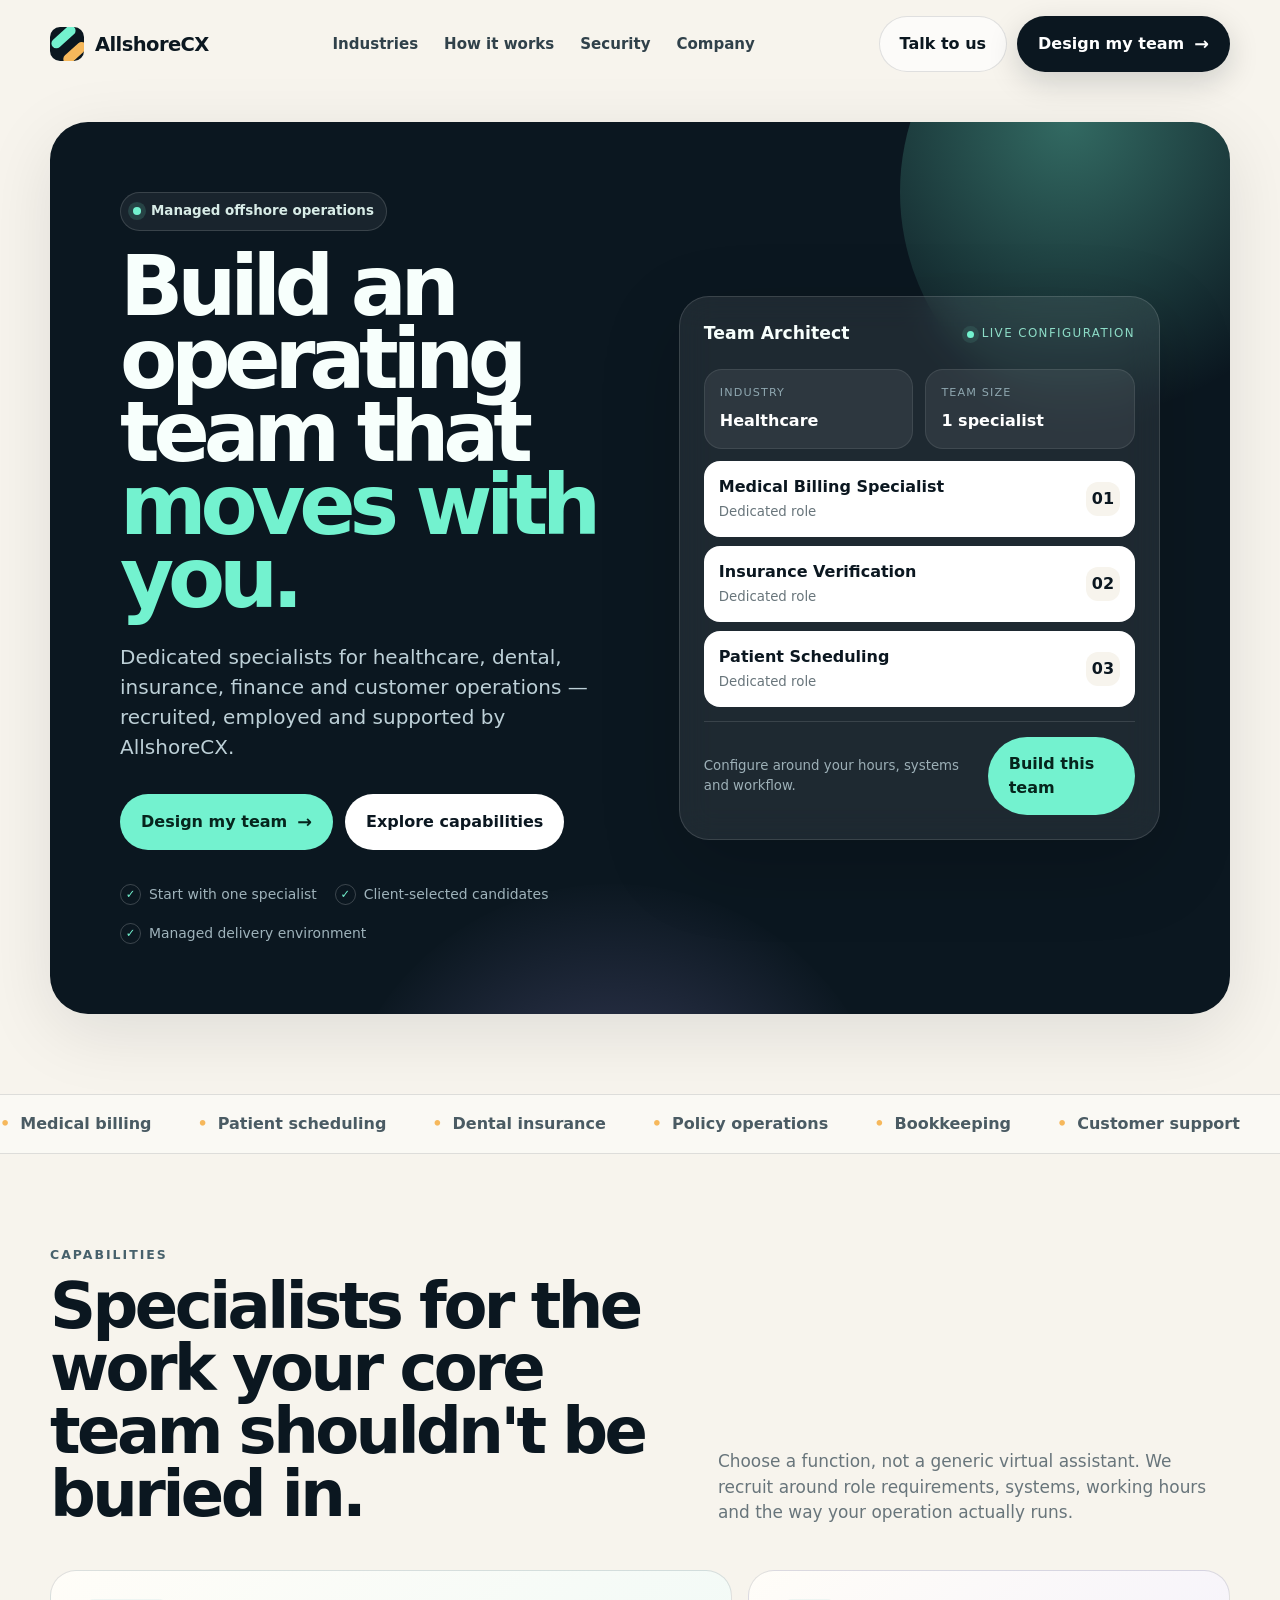
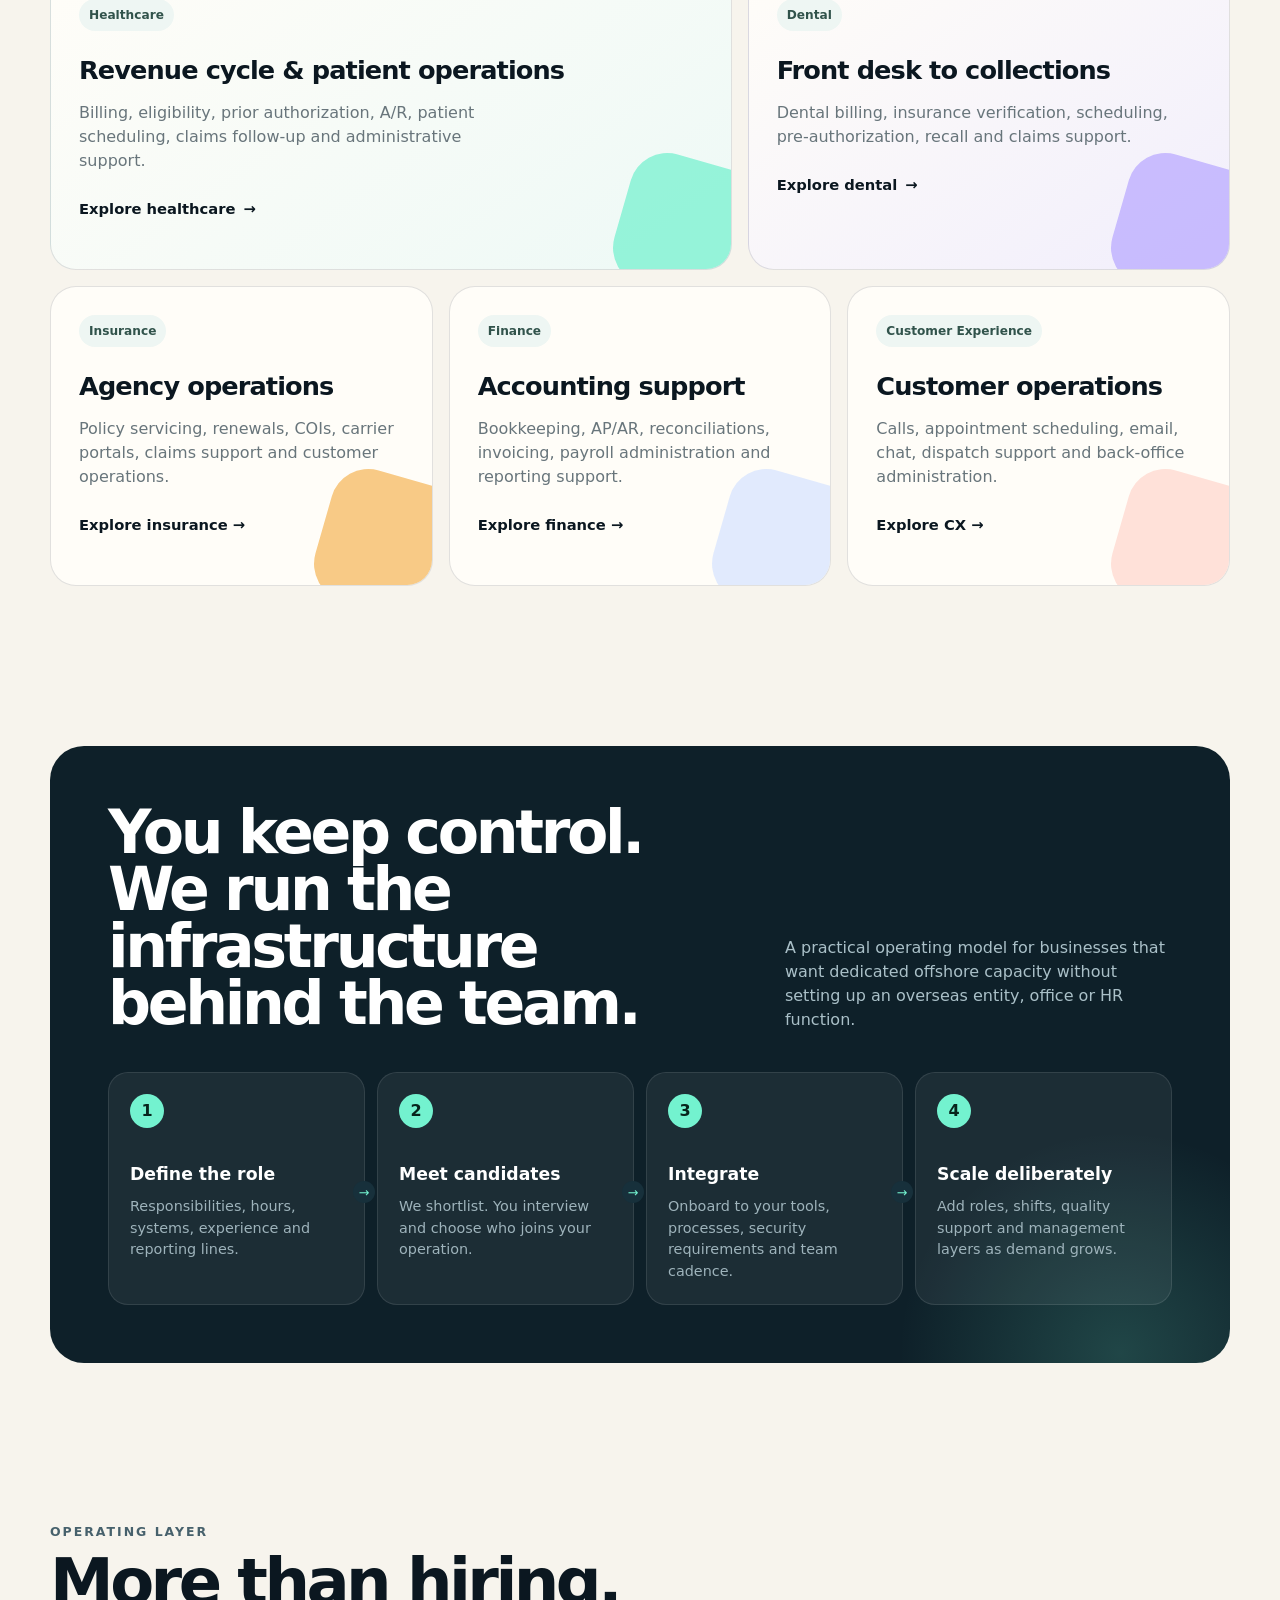
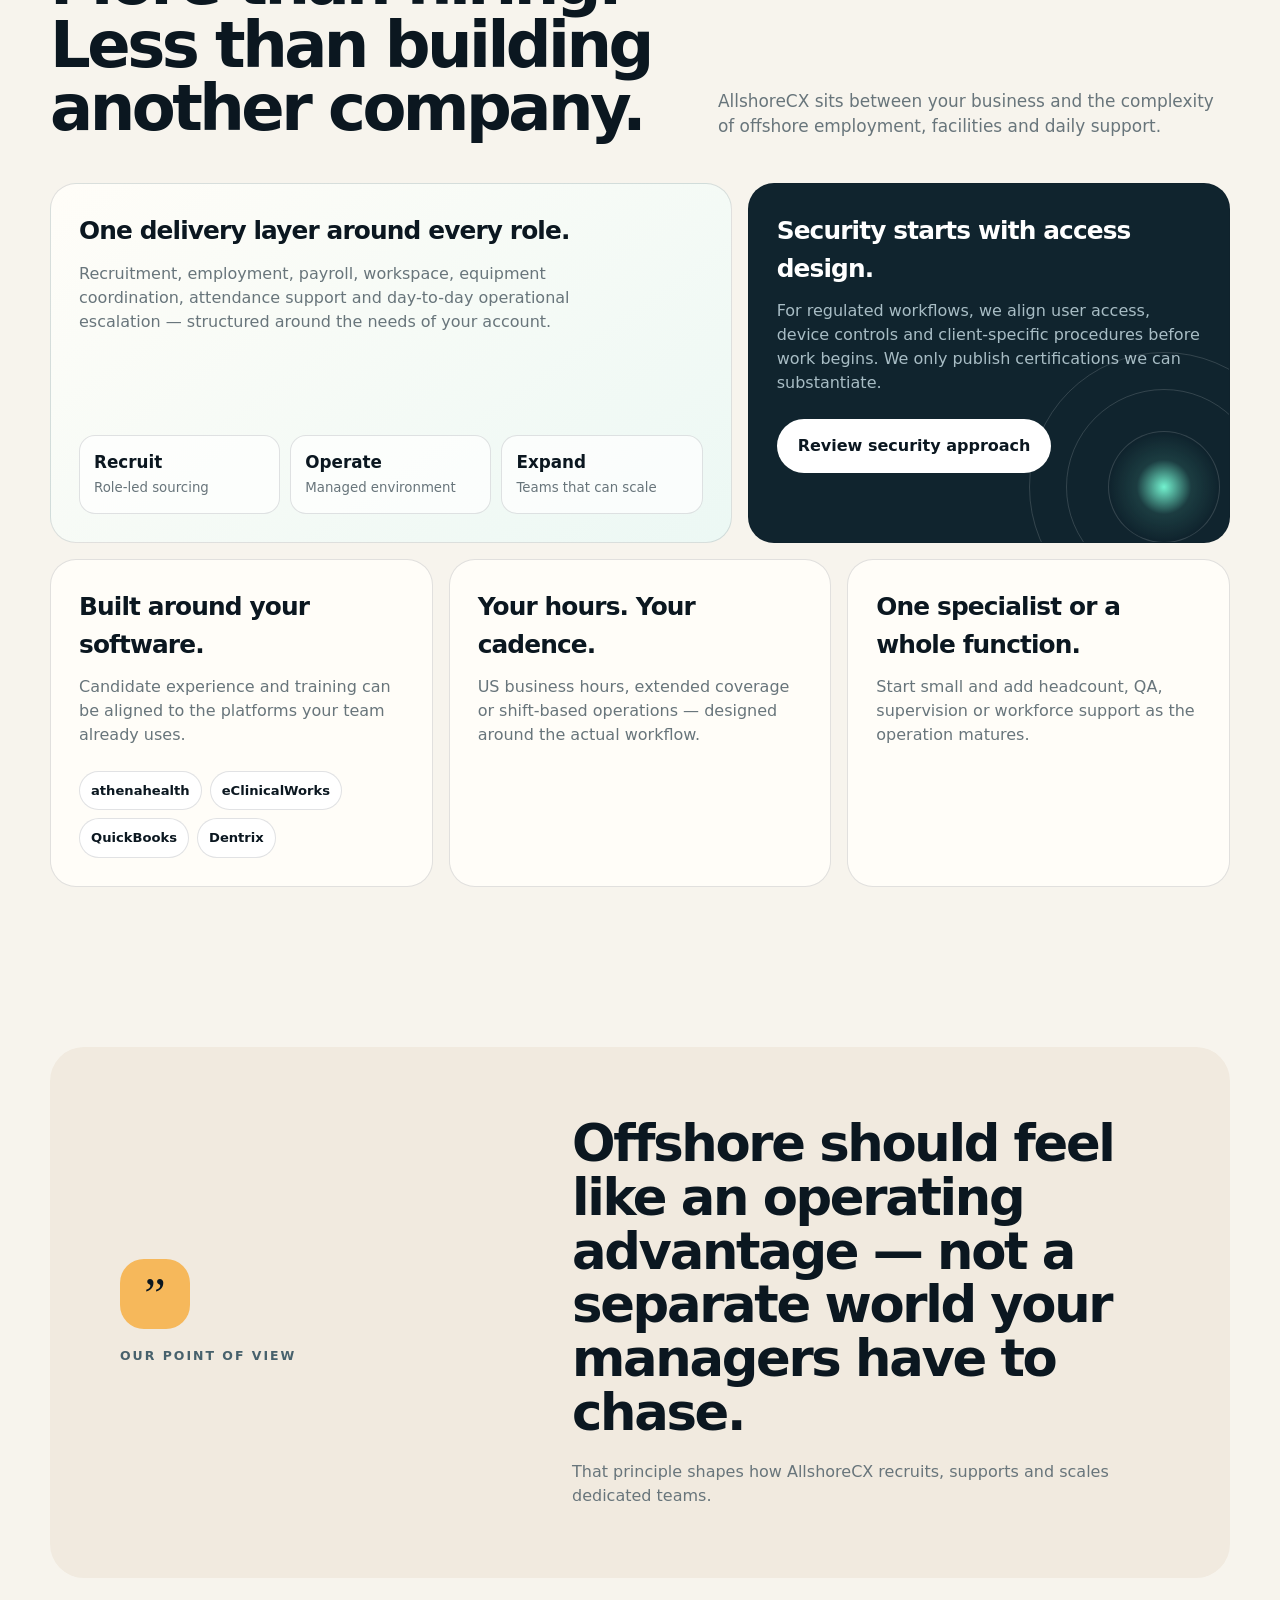
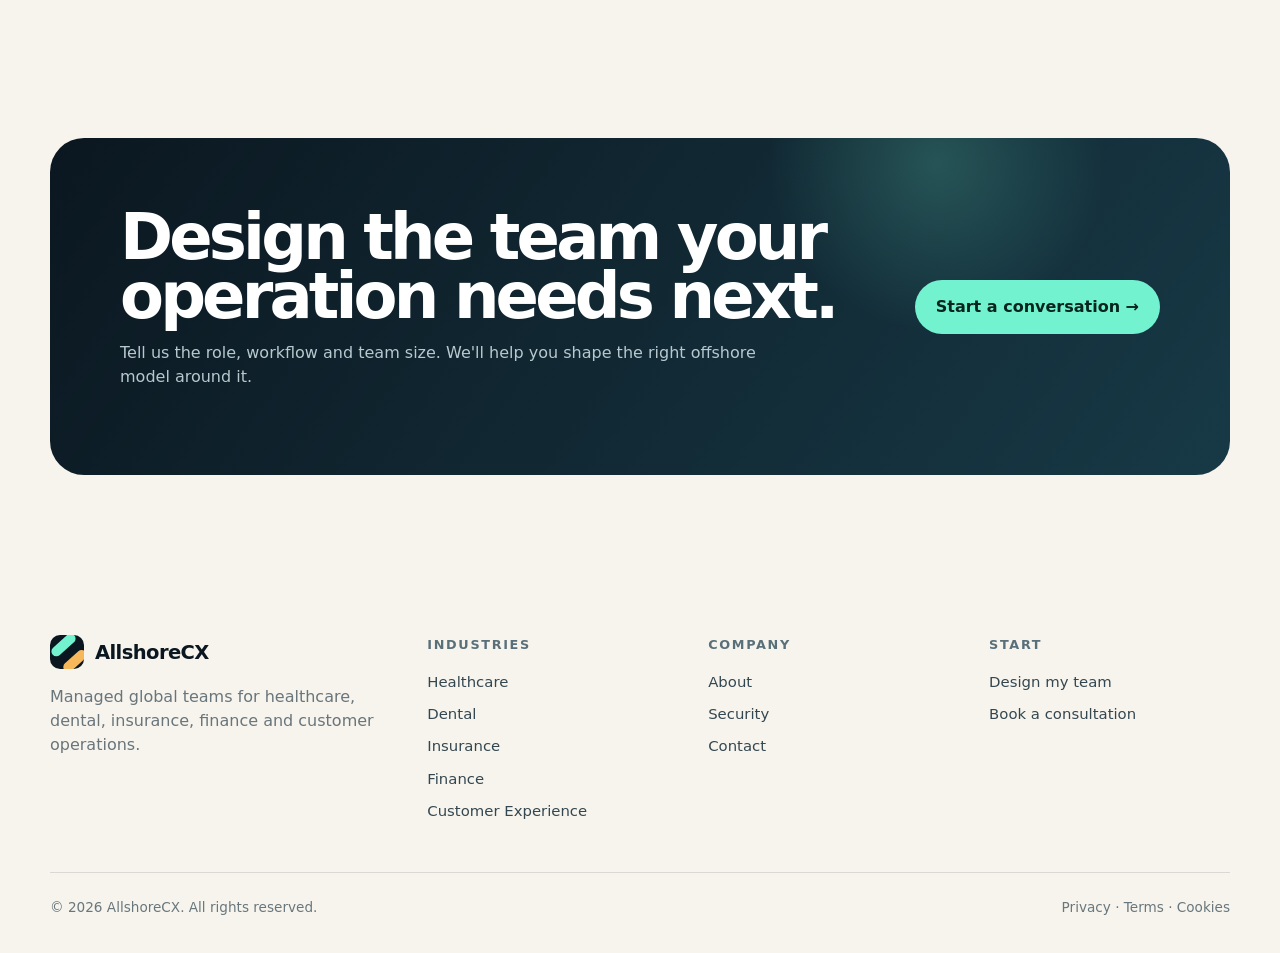
==== index.html @ 488b7aec "Add new homepage design (index.html) for AllshoreCX Co-Authored-By: Claude Sonnet 5 <noreply@anthrop" ====
<!doctype html><html lang="en"><head><meta charset="utf-8"><meta name="viewport" content="width=device-width,initial-scale=1"><title>AllshoreCX | Managed Global Teams for US Businesses</title><meta name="description" content="Build dedicated offshore teams for healthcare, dental, insurance, finance and customer operations with AllshoreCX."><style>:root{
  --ink:#0b1720;
  --ink-2:#112833;
  --paper:#f7f4ed;
  --paper-2:#fffdf8;
  --muted:#68757b;
  --line:rgba(11,23,32,.12);
  --aqua:#73f2cf;
  --aqua-2:#b5ffe9;
  --amber:#f6b85b;
  --violet:#b9a8ff;
  --white:#ffffff;
  --shadow:0 18px 70px rgba(8,20,28,.10);
  --radius:26px;
  --max:1180px;
}
*{box-sizing:border-box}
html{scroll-behavior:smooth}
body{margin:0;font-family:Inter,ui-sans-serif,system-ui,-apple-system,BlinkMacSystemFont,"Segoe UI",sans-serif;color:var(--ink);background:var(--paper);line-height:1.5;-webkit-font-smoothing:antialiased}
a{color:inherit;text-decoration:none}
button,input,select,textarea{font:inherit}
img,svg{display:block;max-width:100%}
.container{width:min(calc(100% - 40px),var(--max));margin:auto}
.eyebrow{font-size:.78rem;letter-spacing:.16em;text-transform:uppercase;font-weight:800;color:#47616c}
.kicker{display:inline-flex;align-items:center;gap:10px;padding:8px 12px;border:1px solid var(--line);border-radius:999px;background:rgba(255,255,255,.55);font-size:.84rem;font-weight:700}
.kicker:before{content:"";width:8px;height:8px;border-radius:50%;background:var(--aqua);box-shadow:0 0 0 5px rgba(115,242,207,.15)}
.section{padding:92px 0}
.section.tight{padding:68px 0}
.section-head{display:grid;grid-template-columns:1.1fr .9fr;gap:42px;align-items:end;margin-bottom:44px}
.section-head h2{font-size:clamp(2.15rem,5vw,4.4rem);line-height:.98;letter-spacing:-.055em;margin:10px 0 0;max-width:760px}
.section-head p{margin:0;font-size:1.06rem;color:var(--muted);max-width:570px}
.btn{display:inline-flex;align-items:center;justify-content:center;gap:10px;border-radius:999px;padding:14px 20px;border:1px solid transparent;font-weight:800;transition:.25s ease;cursor:pointer}
.btn.primary{background:var(--ink);color:var(--white);box-shadow:0 10px 30px rgba(11,23,32,.17)}
.btn.primary:hover{transform:translateY(-2px);background:#142b37}
.btn.ghost{border-color:var(--line);background:rgba(255,255,255,.66)}
.btn.ghost:hover{background:#fff;transform:translateY(-2px)}
.btn.light{background:#fff;color:var(--ink)}
.btn.aqua{background:var(--aqua);color:#06251d}
.arrow{font-size:1.1em}
.nav-wrap{position:sticky;top:0;z-index:50;padding:16px 0;transition:.25s ease}
.nav-wrap.scrolled{background:rgba(247,244,237,.88);backdrop-filter:blur(18px);border-bottom:1px solid var(--line)}
.nav{display:flex;align-items:center;justify-content:space-between;gap:24px}
.brand{display:flex;align-items:center;gap:11px;font-weight:900;letter-spacing:-.03em;font-size:1.22rem}
.brand-mark{width:34px;height:34px;border-radius:10px;background:var(--ink);position:relative;overflow:hidden}
.brand-mark:before,.brand-mark:after{content:"";position:absolute;border-radius:999px}
.brand-mark:before{width:29px;height:10px;background:var(--aqua);transform:rotate(-42deg);left:-1px;top:5px}
.brand-mark:after{width:28px;height:10px;background:var(--amber);transform:rotate(-42deg);right:-5px;bottom:3px}
.nav-links{display:flex;align-items:center;gap:26px;font-size:.94rem;font-weight:700;color:#30414a}
.nav-links a:hover{color:#000}
.nav-actions{display:flex;gap:10px}
.menu-btn{display:none;background:none;border:0;font-size:1.45rem}
.hero{padding:34px 0 80px}
.hero-shell{position:relative;overflow:hidden;background:var(--ink);color:#f7fffc;border-radius:38px;min-height:700px;padding:70px;display:grid;grid-template-columns:1.02fr .98fr;gap:58px;align-items:center;box-shadow:var(--shadow)}
.hero-shell:before{content:"";position:absolute;width:480px;height:480px;border-radius:50%;right:-150px;top:-170px;background:radial-gradient(circle at 35% 35%,rgba(115,242,207,.38),rgba(115,242,207,0) 68%)}
.hero-shell:after{content:"";position:absolute;width:560px;height:560px;border-radius:50%;left:24%;bottom:-430px;background:radial-gradient(circle,rgba(185,168,255,.28),rgba(185,168,255,0) 72%)}
.hero-copy,.team-architect{position:relative;z-index:2}
.hero h1{font-size:clamp(3.3rem,6.5vw,6.7rem);line-height:.88;letter-spacing:-.075em;margin:19px 0 26px;max-width:730px}
.hero h1 span{color:var(--aqua)}
.hero p.lead{font-size:clamp(1.06rem,2vw,1.25rem);color:#bdd0d7;max-width:630px;margin:0 0 32px}
.hero-actions{display:flex;gap:12px;flex-wrap:wrap}
.hero-note{display:flex;gap:18px;flex-wrap:wrap;margin-top:34px;color:#9fb3bb;font-size:.87rem}
.hero-note span{display:flex;align-items:center;gap:8px}
.hero-note span:before{content:"✓";width:19px;height:19px;border:1px solid rgba(255,255,255,.2);border-radius:50%;display:grid;place-items:center;color:var(--aqua);font-size:.72rem}
.team-architect{background:rgba(255,255,255,.08);border:1px solid rgba(255,255,255,.13);backdrop-filter:blur(16px);border-radius:30px;padding:24px;box-shadow:0 25px 80px rgba(0,0,0,.18)}
.arch-head{display:flex;justify-content:space-between;align-items:center;margin-bottom:22px}
.arch-title{font-weight:850;font-size:1.08rem}
.status{font-size:.74rem;text-transform:uppercase;letter-spacing:.12em;color:#8ddcc7;display:flex;align-items:center;gap:8px}
.status:before{content:"";width:7px;height:7px;border-radius:50%;background:var(--aqua);box-shadow:0 0 0 5px rgba(115,242,207,.1)}
.arch-grid{display:grid;grid-template-columns:1fr 1fr;gap:12px}
.field-card{padding:15px;border-radius:18px;background:rgba(255,255,255,.07);border:1px solid rgba(255,255,255,.09)}
.field-card label{font-size:.7rem;letter-spacing:.1em;text-transform:uppercase;color:#8fa7b0;display:block;margin-bottom:7px}
.field-card select,.field-card input{width:100%;background:transparent;color:white;border:0;outline:0;font-weight:750;appearance:none}
.field-card select option{color:#111}
.role-list{margin-top:12px;display:grid;gap:9px}
.role{display:flex;align-items:center;justify-content:space-between;padding:14px 15px;border-radius:16px;background:#fff;color:var(--ink);transition:.25s ease}
.role:hover{transform:translateX(4px)}
.role small{color:var(--muted)}
.role-icon{width:34px;height:34px;border-radius:12px;background:var(--paper);display:grid;place-items:center;font-weight:900}
.arch-foot{display:flex;align-items:center;justify-content:space-between;gap:14px;margin-top:14px;padding-top:15px;border-top:1px solid rgba(255,255,255,.12)}
.arch-foot small{color:#9db0b7}
.marquee{overflow:hidden;border-top:1px solid var(--line);border-bottom:1px solid var(--line);background:rgba(255,255,255,.38)}
.marquee-track{display:flex;gap:46px;width:max-content;padding:17px 0;animation:scroll 22s linear infinite;font-weight:800;color:#4a5b63;white-space:nowrap}
.marquee-track span{display:flex;align-items:center;gap:10px}
.marquee-track span:before{content:"•";color:var(--amber)}
@keyframes scroll{to{transform:translateX(-50%)}}
.industry-grid{display:grid;grid-template-columns:repeat(12,1fr);gap:16px}
.industry-card{position:relative;overflow:hidden;min-height:300px;border-radius:var(--radius);padding:28px;background:var(--paper-2);border:1px solid var(--line);transition:.28s ease}
.industry-card:hover{transform:translateY(-5px);box-shadow:var(--shadow)}
.industry-card h3{font-size:1.6rem;letter-spacing:-.035em;margin:20px 0 12px}
.industry-card p{color:var(--muted);max-width:410px;margin:0 0 24px}
.industry-card .chip{display:inline-flex;border-radius:999px;padding:7px 10px;background:#eef6f3;font-size:.76rem;font-weight:800;color:#31534b}
.industry-card .corner{position:absolute;right:-24px;bottom:-26px;width:135px;height:135px;border-radius:38px;transform:rotate(16deg);opacity:.72}
.industry-card.medical{grid-column:span 7;background:linear-gradient(145deg,#fffdf8,#edf9f6)}
.industry-card.medical .corner{background:var(--aqua)}
.industry-card.dental{grid-column:span 5;background:linear-gradient(145deg,#fffdf8,#f1eefc)}
.industry-card.dental .corner{background:var(--violet)}
.industry-card.insurance{grid-column:span 4}
.industry-card.insurance .corner{background:var(--amber)}
.industry-card.finance{grid-column:span 4}
.industry-card.finance .corner{background:#d6e3ff}
.industry-card.cx{grid-column:span 4}
.industry-card.cx .corner{background:#ffd7ce}
.card-link{font-weight:850;font-size:.92rem;display:inline-flex;gap:8px;align-items:center}
.workflow{background:#0e2029;color:white;border-radius:34px;padding:58px;position:relative;overflow:hidden}
.workflow:before{content:"";position:absolute;inset:auto -120px -220px auto;width:460px;height:460px;border-radius:50%;background:radial-gradient(circle,rgba(115,242,207,.18),transparent 68%)}
.workflow-head{display:flex;justify-content:space-between;gap:34px;align-items:flex-end;margin-bottom:40px;position:relative}
.workflow-head h2{font-size:clamp(2.3rem,4.7vw,4.4rem);line-height:.95;letter-spacing:-.055em;margin:0;max-width:680px}
.workflow-head p{color:#aac0c8;max-width:430px;margin:0}
.flow-line{display:grid;grid-template-columns:repeat(4,1fr);gap:12px;position:relative}
.flow-step{padding:21px;border-radius:20px;background:rgba(255,255,255,.06);border:1px solid rgba(255,255,255,.1);min-height:185px;position:relative}
.flow-step .num{width:34px;height:34px;border-radius:50%;background:var(--aqua);color:#07241c;display:grid;place-items:center;font-weight:900;margin-bottom:34px}
.flow-step h4{margin:0 0 8px;font-size:1.08rem}
.flow-step p{margin:0;color:#9eb3bb;font-size:.9rem}
.flow-step:not(:last-child):after{content:"→";position:absolute;right:-11px;top:47%;z-index:3;width:22px;height:22px;border-radius:50%;background:#17303b;display:grid;place-items:center;color:var(--aqua);font-size:.8rem}
.bento{display:grid;grid-template-columns:repeat(12,1fr);gap:16px}
.bento-card{border-radius:var(--radius);background:var(--paper-2);border:1px solid var(--line);padding:28px;min-height:230px;position:relative;overflow:hidden}
.bento-card h3{font-size:1.55rem;margin:0 0 12px;letter-spacing:-.035em}
.bento-card p{color:var(--muted);margin:0;max-width:510px}
.bento-card.large{grid-column:span 7;min-height:360px;background:linear-gradient(145deg,#fffdf8,#ecf8f4)}
.bento-card.medium{grid-column:span 5;min-height:360px;background:#10242e;color:white}
.bento-card.medium p{color:#a8bdc5}
.bento-card.small{grid-column:span 4}
.metricless{position:absolute;left:28px;right:28px;bottom:28px;display:grid;grid-template-columns:repeat(3,1fr);gap:10px}
.pulse-card{padding:14px;border-radius:16px;background:rgba(255,255,255,.7);border:1px solid var(--line)}
.pulse-card strong{display:block;font-size:1.05rem}
.pulse-card small{color:var(--muted)}
.security-orbit{position:absolute;right:-70px;bottom:-80px;width:270px;height:270px;border:1px solid rgba(255,255,255,.15);border-radius:50%}
.security-orbit:before,.security-orbit:after{content:"";position:absolute;border-radius:50%;border:1px solid rgba(255,255,255,.15)}
.security-orbit:before{inset:36px}.security-orbit:after{inset:78px;background:radial-gradient(circle,var(--aqua),rgba(115,242,207,.12) 35%,transparent 70%)}
.role-cloud{display:flex;gap:8px;flex-wrap:wrap;margin-top:24px}
.role-cloud span{border:1px solid var(--line);border-radius:999px;padding:9px 11px;background:#fff;font-size:.82rem;font-weight:750}
.quote-block{padding:70px;border-radius:34px;background:#f1eadf;display:grid;grid-template-columns:.8fr 1.2fr;gap:60px;align-items:center}
.quote-mark{width:70px;height:70px;border-radius:24px;background:var(--amber);display:grid;place-items:center;font-size:3rem;font-family:Georgia,serif}
.quote-block blockquote{margin:0;font-size:clamp(1.8rem,4vw,3.8rem);line-height:1.05;letter-spacing:-.045em;font-weight:750}
.quote-block p{color:var(--muted);margin:20px 0 0}
.cta-band{padding:70px;border-radius:34px;background:linear-gradient(125deg,var(--ink),#173946);color:white;display:grid;grid-template-columns:1fr auto;gap:30px;align-items:center;position:relative;overflow:hidden}
.cta-band:after{content:"";position:absolute;right:10%;top:-150px;width:350px;height:350px;border-radius:50%;background:radial-gradient(circle,rgba(115,242,207,.2),transparent 68%)}
.cta-band h2{font-size:clamp(2.3rem,5vw,4.8rem);line-height:.92;letter-spacing:-.06em;margin:0;max-width:740px;position:relative;z-index:1}
.cta-band p{color:#b7c9cf;max-width:650px;position:relative;z-index:1}
.cta-actions{display:flex;gap:10px;position:relative;z-index:1}
footer{padding:68px 0 35px}
.footer-top{display:grid;grid-template-columns:1.4fr repeat(3,1fr);gap:40px;padding-bottom:40px;border-bottom:1px solid var(--line)}
.footer-brand p{max-width:360px;color:var(--muted)}
.footer-col h4{font-size:.8rem;text-transform:uppercase;letter-spacing:.13em;margin:0 0 16px;color:#59707a}
.footer-col a{display:block;margin:10px 0;color:#344750;font-size:.93rem}
.footer-bottom{display:flex;justify-content:space-between;gap:20px;padding-top:24px;color:#68777d;font-size:.85rem}
/* inner pages */
.inner-hero{padding:38px 0 72px}
.inner-shell{border-radius:36px;padding:70px;background:var(--paper-2);border:1px solid var(--line);display:grid;grid-template-columns:1.05fr .95fr;gap:50px;align-items:center;overflow:hidden;position:relative}
.inner-shell h1{font-size:clamp(3rem,6vw,6rem);line-height:.9;letter-spacing:-.07em;margin:14px 0 24px}
.inner-shell p{font-size:1.1rem;color:var(--muted);max-width:640px}
.visual-stack{display:grid;gap:12px;transform:rotate(-2deg)}
.visual-row{padding:18px 20px;border-radius:20px;background:var(--ink);color:white;display:flex;justify-content:space-between;align-items:center;box-shadow:0 12px 40px rgba(11,23,32,.12)}
.visual-row:nth-child(2){margin-left:36px;background:#173b48}.visual-row:nth-child(3){margin-left:10px;background:#255f67}.visual-row small{color:#b8c8cd}
.service-list{display:grid;grid-template-columns:repeat(3,1fr);gap:14px}
.service-item{background:var(--paper-2);border:1px solid var(--line);border-radius:20px;padding:24px;min-height:195px}
.service-item .icon{width:42px;height:42px;border-radius:14px;background:#e8f7f2;display:grid;place-items:center;margin-bottom:28px}
.service-item h3{margin:0 0 9px;letter-spacing:-.02em}
.service-item p{margin:0;color:var(--muted);font-size:.92rem}
.platform-grid{display:flex;gap:10px;flex-wrap:wrap}
.platform-grid span{padding:12px 14px;border:1px solid var(--line);border-radius:14px;background:var(--paper-2);font-weight:800;color:#3d515a}
.form-shell{display:grid;grid-template-columns:.8fr 1.2fr;gap:50px;background:var(--paper-2);border:1px solid var(--line);border-radius:34px;padding:54px}
.form-shell h1{font-size:clamp(2.6rem,5vw,5rem);line-height:.94;letter-spacing:-.06em;margin:10px 0 20px}
.form-grid{display:grid;grid-template-columns:1fr 1fr;gap:14px}
.form-grid .full{grid-column:1/-1}
.input{display:flex;flex-direction:column;gap:7px}
.input label{font-size:.8rem;font-weight:800;color:#445860}
.input input,.input select,.input textarea{border:1px solid var(--line);background:#fff;border-radius:14px;padding:13px 14px;outline:0}
.input input:focus,.input select:focus,.input textarea:focus{border-color:#4f8f80;box-shadow:0 0 0 4px rgba(115,242,207,.18)}
.faq{display:grid;gap:10px}
.faq details{background:var(--paper-2);border:1px solid var(--line);border-radius:18px;padding:18px 20px}
.faq summary{font-weight:850;cursor:pointer}
.faq p{color:var(--muted);margin-bottom:3px}
@media(max-width:980px){
 .nav-links{display:none}.menu-btn{display:block}.nav-actions .ghost{display:none}
 .hero-shell,.inner-shell,.form-shell{grid-template-columns:1fr;padding:42px}.hero-shell{min-height:auto}
 .hero h1{font-size:clamp(3.2rem,11vw,5.7rem)}
 .section-head{grid-template-columns:1fr}.industry-card.medical,.industry-card.dental{grid-column:span 6}.industry-card.insurance,.industry-card.finance,.industry-card.cx{grid-column:span 4}
 .flow-line{grid-template-columns:1fr 1fr}.flow-step:nth-child(2):after{display:none}
 .bento-card.large,.bento-card.medium{grid-column:span 12}.bento-card.small{grid-column:span 6}
 .quote-block{grid-template-columns:1fr;gap:30px;padding:48px}.cta-band{grid-template-columns:1fr}.footer-top{grid-template-columns:1fr 1fr}
 .service-list{grid-template-columns:1fr 1fr}
}
@media(max-width:680px){
 .container{width:min(calc(100% - 24px),var(--max))}.nav-wrap{padding:10px 0}.nav-actions .primary{display:none}
 .hero{padding-top:18px}.hero-shell,.inner-shell{padding:28px;border-radius:26px}.hero h1{font-size:clamp(3rem,15vw,4.7rem)}
 .arch-grid{grid-template-columns:1fr}.section{padding:68px 0}.section-head h2{font-size:2.7rem}.industry-grid{grid-template-columns:1fr}.industry-card.medical,.industry-card.dental,.industry-card.insurance,.industry-card.finance,.industry-card.cx{grid-column:auto;min-height:260px}
 .workflow{padding:28px;border-radius:26px}.workflow-head{display:block}.workflow-head p{margin-top:18px}.flow-line{grid-template-columns:1fr}.flow-step:after{display:none!important}
 .bento{grid-template-columns:1fr}.bento-card.large,.bento-card.medium,.bento-card.small{grid-column:auto}.metricless{position:static;margin-top:30px;grid-template-columns:1fr}
 .quote-block{padding:30px}.cta-band{padding:34px}.cta-actions{flex-direction:column;align-items:stretch}.footer-top{grid-template-columns:1fr}.footer-bottom{flex-direction:column}
 .service-list{grid-template-columns:1fr}.form-shell{padding:28px}.form-grid{grid-template-columns:1fr}.form-grid .full{grid-column:auto}
}
</style></head><body>
<div class="nav-wrap"><div class="container nav"><a class="brand" href="index.html"><span class="brand-mark"></span>AllshoreCX</a><div class="nav-links"><a href="#industries">Industries</a><a href="#model">How it works</a><a href="security.html">Security</a><a href="about.html">Company</a></div><div class="nav-actions"><a class="btn ghost" href="contact.html">Talk to us</a><a class="btn primary" href="contact.html">Design my team <span class="arrow">→</span></a><button class="menu-btn" aria-label="Open menu">☰</button></div></div></div>
<main>
<section class="hero"><div class="container"><div class="hero-shell"><div class="hero-copy"><span class="kicker" style="color:#d8ece7;border-color:rgba(255,255,255,.14);background:rgba(255,255,255,.06)">Managed offshore operations</span><h1>Build an operating team that <span>moves with you.</span></h1><p class="lead">Dedicated specialists for healthcare, dental, insurance, finance and customer operations — recruited, employed and supported by AllshoreCX.</p><div class="hero-actions"><a class="btn aqua" href="contact.html">Design my team <span class="arrow">→</span></a><a class="btn light" href="#industries">Explore capabilities</a></div><div class="hero-note"><span>Start with one specialist</span><span>Client-selected candidates</span><span>Managed delivery environment</span></div></div>
<div class="team-architect"><div class="arch-head"><div class="arch-title">Team Architect</div><div class="status">Live configuration</div></div><div class="arch-grid"><div class="field-card"><label>Industry</label><select id="industry"><option>Healthcare</option><option>Dental</option><option>Insurance</option><option>Finance</option><option>Customer Experience</option></select></div><div class="field-card"><label>Team size</label><select><option>1 specialist</option><option>2–5 specialists</option><option>6–10 specialists</option><option>11–25 specialists</option></select></div></div><div class="role-list"><div class="role" id="role1"><div><strong class="role-name">Medical Billing Specialist</strong><br><small>Dedicated role</small></div><div class="role-icon">01</div></div><div class="role" id="role2"><div><strong class="role-name">Insurance Verification</strong><br><small>Dedicated role</small></div><div class="role-icon">02</div></div><div class="role" id="role3"><div><strong class="role-name">Patient Scheduling</strong><br><small>Dedicated role</small></div><div class="role-icon">03</div></div></div><div class="arch-foot"><small>Configure around your hours, systems and workflow.</small><a class="btn aqua" href="contact.html">Build this team</a></div></div></div></div></section>
<div class="marquee"><div class="marquee-track"><span>Medical billing</span><span>Patient scheduling</span><span>Dental insurance</span><span>Policy operations</span><span>Bookkeeping</span><span>Customer support</span><span>Revenue cycle</span><span>Back office</span><span>Medical billing</span><span>Patient scheduling</span><span>Dental insurance</span><span>Policy operations</span><span>Bookkeeping</span><span>Customer support</span><span>Revenue cycle</span><span>Back office</span></div></div>
<section class="section" id="industries"><div class="container"><div class="section-head"><div><div class="eyebrow">Capabilities</div><h2>Specialists for the work your core team shouldn't be buried in.</h2></div><p>Choose a function, not a generic virtual assistant. We recruit around role requirements, systems, working hours and the way your operation actually runs.</p></div><div class="industry-grid">
<a class="industry-card medical" href="healthcare.html"><span class="chip">Healthcare</span><h3>Revenue cycle & patient operations</h3><p>Billing, eligibility, prior authorization, A/R, patient scheduling, claims follow-up and administrative support.</p><span class="card-link">Explore healthcare <span>→</span></span><span class="corner"></span></a>
<a class="industry-card dental" href="dental.html"><span class="chip">Dental</span><h3>Front desk to collections</h3><p>Dental billing, insurance verification, scheduling, pre-authorization, recall and claims support.</p><span class="card-link">Explore dental <span>→</span></span><span class="corner"></span></a>
<a class="industry-card insurance" href="insurance.html"><span class="chip">Insurance</span><h3>Agency operations</h3><p>Policy servicing, renewals, COIs, carrier portals, claims support and customer operations.</p><span class="card-link">Explore insurance →</span><span class="corner"></span></a>
<a class="industry-card finance" href="finance.html"><span class="chip">Finance</span><h3>Accounting support</h3><p>Bookkeeping, AP/AR, reconciliations, invoicing, payroll administration and reporting support.</p><span class="card-link">Explore finance →</span><span class="corner"></span></a>
<a class="industry-card cx" href="cx.html"><span class="chip">Customer Experience</span><h3>Customer operations</h3><p>Calls, appointment scheduling, email, chat, dispatch support and back-office administration.</p><span class="card-link">Explore CX →</span><span class="corner"></span></a>
</div></div></section>
<section class="section tight" id="model"><div class="container"><div class="workflow"><div class="workflow-head"><h2>You keep control. We run the infrastructure behind the team.</h2><p>A practical operating model for businesses that want dedicated offshore capacity without setting up an overseas entity, office or HR function.</p></div><div class="flow-line"><div class="flow-step"><div class="num">1</div><h4>Define the role</h4><p>Responsibilities, hours, systems, experience and reporting lines.</p></div><div class="flow-step"><div class="num">2</div><h4>Meet candidates</h4><p>We shortlist. You interview and choose who joins your operation.</p></div><div class="flow-step"><div class="num">3</div><h4>Integrate</h4><p>Onboard to your tools, processes, security requirements and team cadence.</p></div><div class="flow-step"><div class="num">4</div><h4>Scale deliberately</h4><p>Add roles, shifts, quality support and management layers as demand grows.</p></div></div></div></div></section>
<section class="section"><div class="container"><div class="section-head"><div><div class="eyebrow">Operating layer</div><h2>More than hiring. Less than building another company.</h2></div><p>AllshoreCX sits between your business and the complexity of offshore employment, facilities and daily support.</p></div><div class="bento"><div class="bento-card large"><h3>One delivery layer around every role.</h3><p>Recruitment, employment, payroll, workspace, equipment coordination, attendance support and day-to-day operational escalation — structured around the needs of your account.</p><div class="metricless"><div class="pulse-card"><strong>Recruit</strong><small>Role-led sourcing</small></div><div class="pulse-card"><strong>Operate</strong><small>Managed environment</small></div><div class="pulse-card"><strong>Expand</strong><small>Teams that can scale</small></div></div></div><div class="bento-card medium"><h3>Security starts with access design.</h3><p>For regulated workflows, we align user access, device controls and client-specific procedures before work begins. We only publish certifications we can substantiate.</p><a class="btn light" style="margin-top:24px" href="security.html">Review security approach</a><div class="security-orbit"></div></div><div class="bento-card small"><h3>Built around your software.</h3><p>Candidate experience and training can be aligned to the platforms your team already uses.</p><div class="role-cloud"><span>athenahealth</span><span>eClinicalWorks</span><span>QuickBooks</span><span>Dentrix</span></div></div><div class="bento-card small"><h3>Your hours. Your cadence.</h3><p>US business hours, extended coverage or shift-based operations — designed around the actual workflow.</p></div><div class="bento-card small"><h3>One specialist or a whole function.</h3><p>Start small and add headcount, QA, supervision or workforce support as the operation matures.</p></div></div></div></section>
<section class="section tight"><div class="container"><div class="quote-block"><div><div class="quote-mark">”</div><div class="eyebrow" style="margin-top:18px">Our point of view</div></div><div><blockquote>Offshore should feel like an operating advantage — not a separate world your managers have to chase.</blockquote><p>That principle shapes how AllshoreCX recruits, supports and scales dedicated teams.</p></div></div></div></section>
<section class="section"><div class="container"><div class="cta-band"><div><h2>Design the team your operation needs next.</h2><p>Tell us the role, workflow and team size. We'll help you shape the right offshore model around it.</p></div><div class="cta-actions"><a class="btn aqua" href="contact.html">Start a conversation →</a></div></div></div></section>
</main>
<footer><div class="container"><div class="footer-top"><div class="footer-brand"><a class="brand" href="index.html"><span class="brand-mark"></span>AllshoreCX</a><p>Managed global teams for healthcare, dental, insurance, finance and customer operations.</p></div><div class="footer-col"><h4>Industries</h4><a href="healthcare.html">Healthcare</a><a href="dental.html">Dental</a><a href="insurance.html">Insurance</a><a href="finance.html">Finance</a><a href="cx.html">Customer Experience</a></div><div class="footer-col"><h4>Company</h4><a href="about.html">About</a><a href="security.html">Security</a><a href="contact.html">Contact</a></div><div class="footer-col"><h4>Start</h4><a href="contact.html">Design my team</a><a href="contact.html">Book a consultation</a></div></div><div class="footer-bottom"><span>© 2026 AllshoreCX. All rights reserved.</span><span>Privacy · Terms · Cookies</span></div></div></footer>
<script>const nav=document.querySelector('.nav-wrap');
window.addEventListener('scroll',()=>nav&&nav.classList.toggle('scrolled',window.scrollY>18));

const industry=document.querySelector('#industry');
const role1=document.querySelector('#role1 .role-name');
const role2=document.querySelector('#role2 .role-name');
const role3=document.querySelector('#role3 .role-name');
const roleMap={
  Healthcare:['Medical Billing Specialist','Insurance Verification','Patient Scheduling'],
  Dental:['Dental Billing Specialist','Insurance Coordinator','Patient Recall'],
  Insurance:['Policy Operations Specialist','Claims Support','Customer Service'],
  Finance:['Bookkeeper','Accounts Receivable','Accounts Payable'],
  'Customer Experience':['Customer Support','Appointment Scheduling','Back Office Support']
};
if(industry){industry.addEventListener('change',()=>{const r=roleMap[industry.value]||roleMap.Healthcare;[role1,role2,role3].forEach((el,i)=>{if(el)el.textContent=r[i]})})}

document.querySelectorAll('a[href^="#"]').forEach(a=>a.addEventListener('click',e=>{const t=document.querySelector(a.getAttribute('href'));if(t){e.preventDefault();t.scrollIntoView({behavior:'smooth'})}}));
</script></body></html>
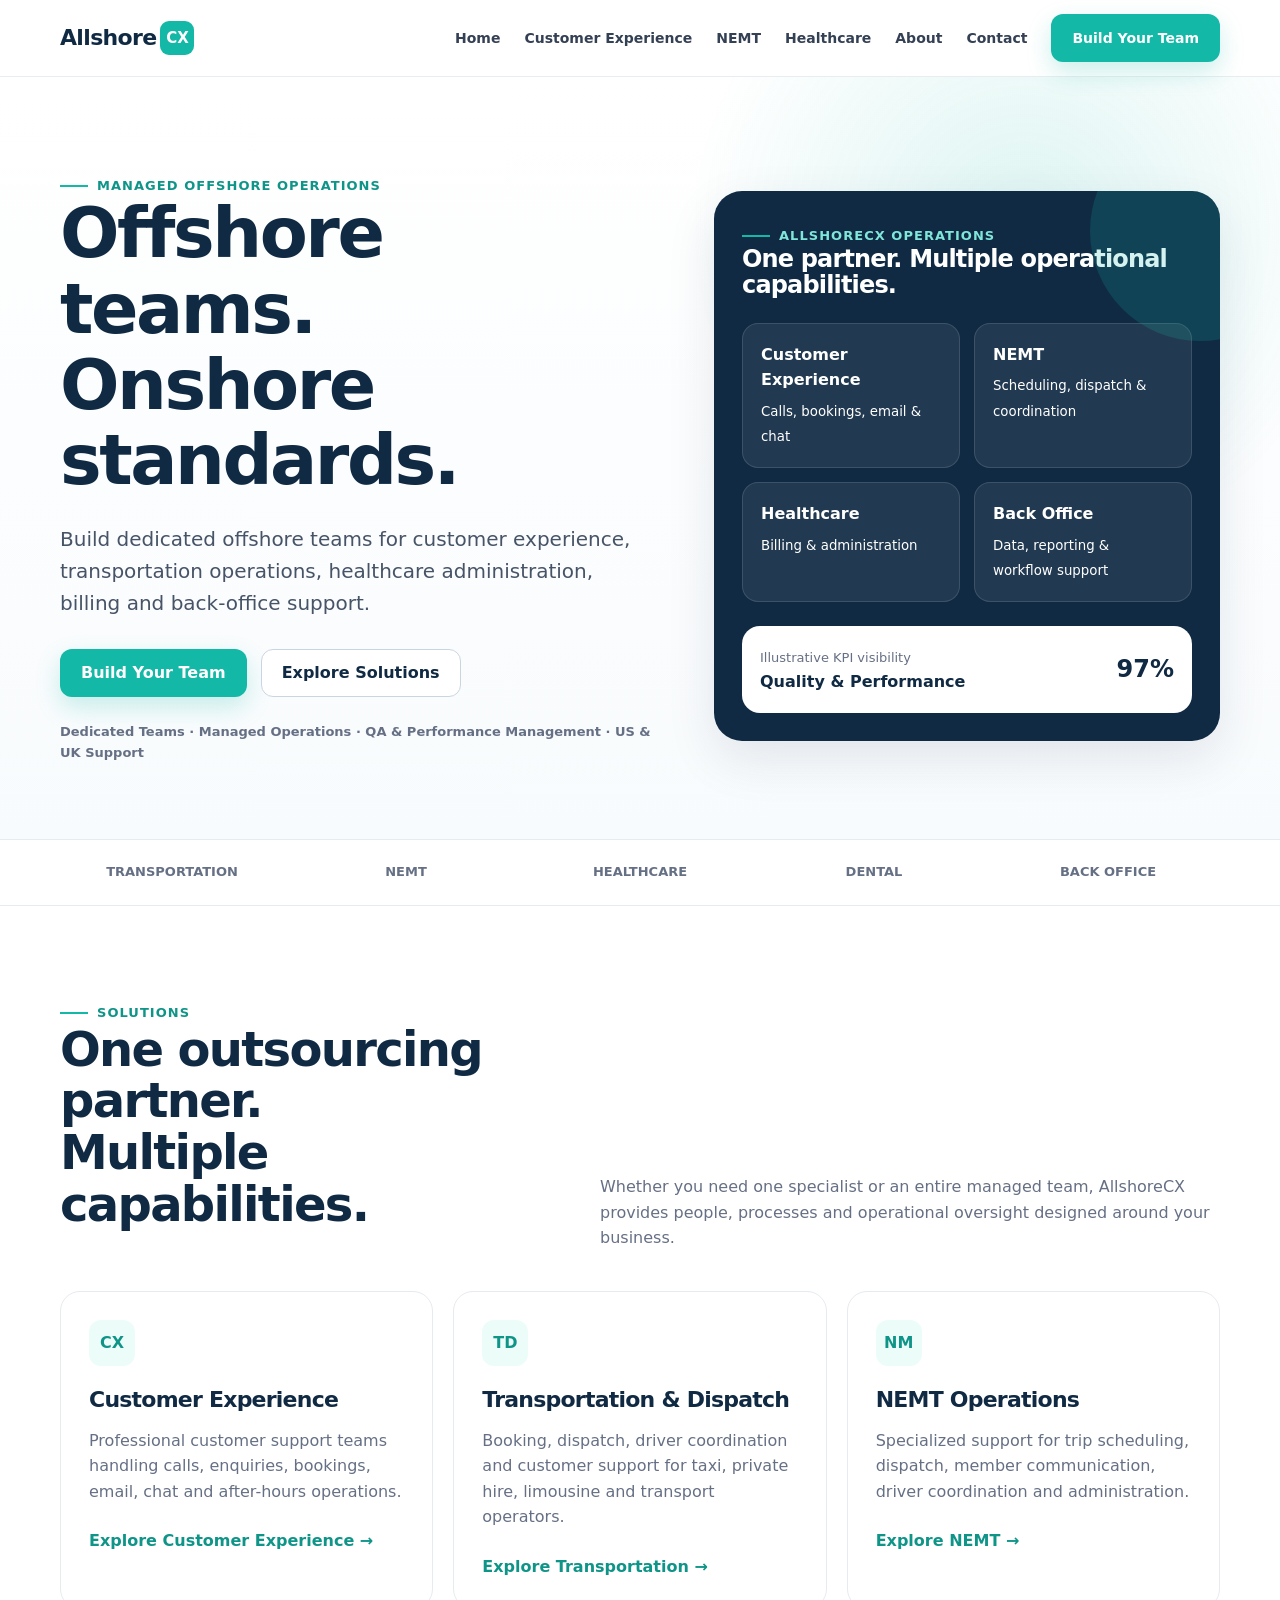
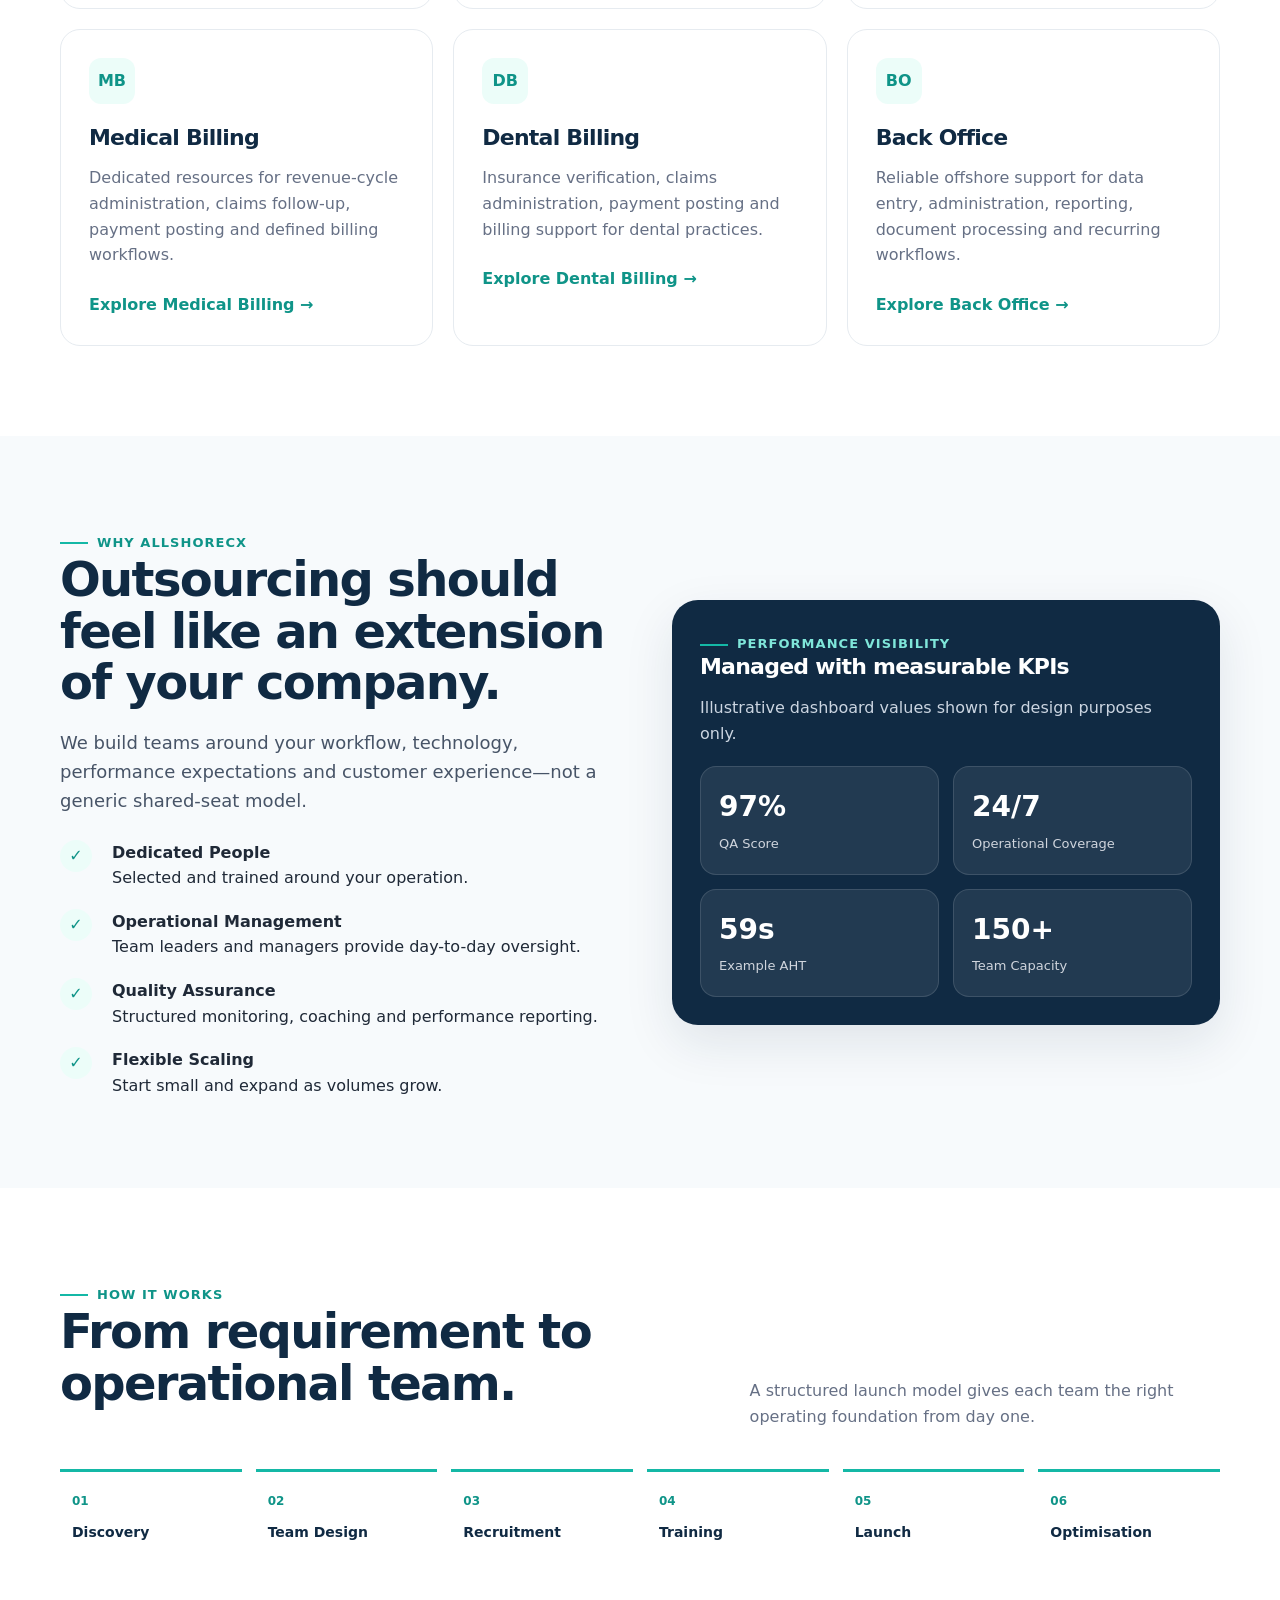
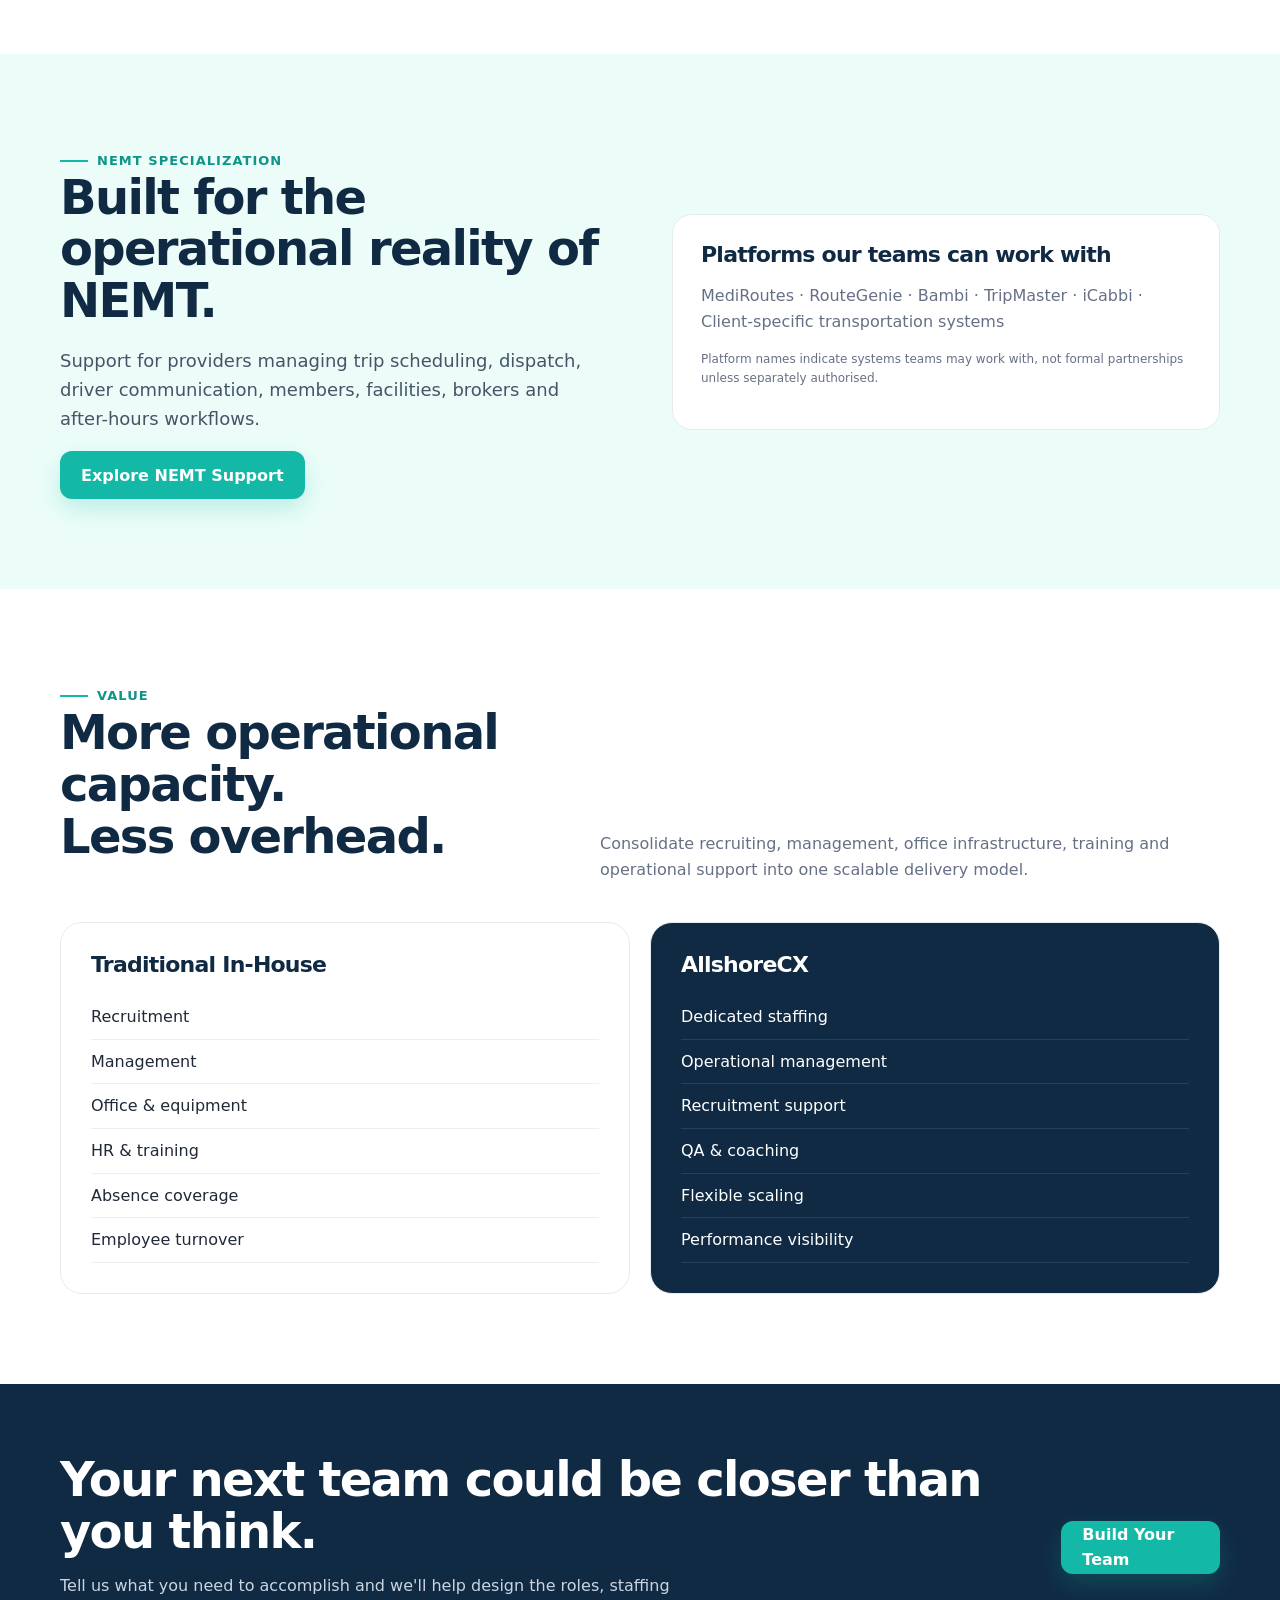
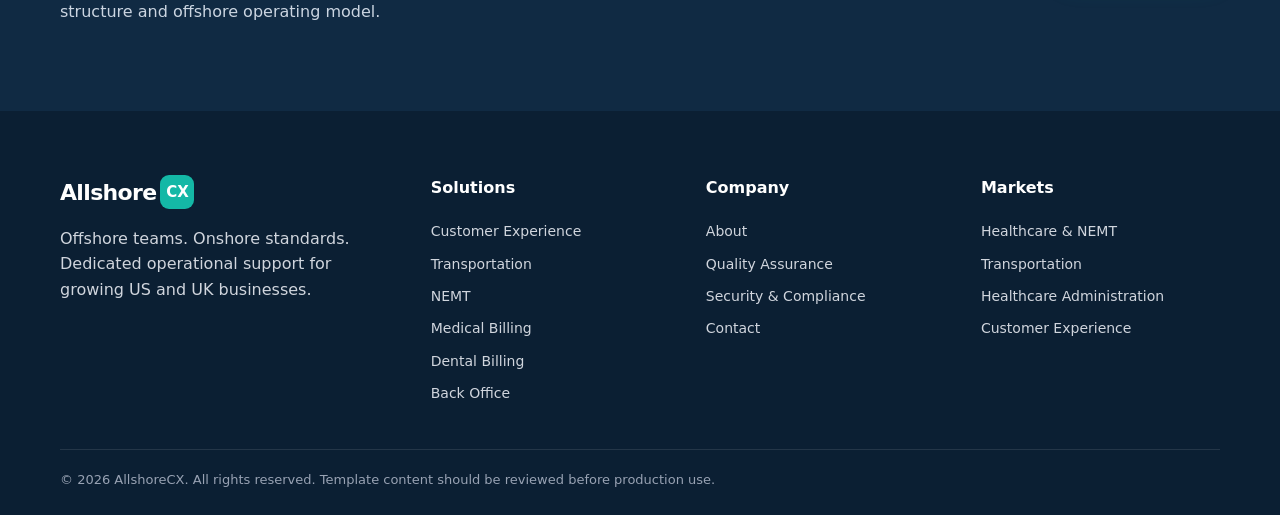
==== commit 0f029816: "Replace site with full AllshoreCX template Adds Customer Experience, Transportation, NEMT, Medical B" ====
--- a/index.html
+++ b/index.html
@@ -1,229 +1,179 @@
-<!doctype html><html lang="en"><head><meta charset="utf-8"><meta name="viewport" content="width=device-width,initial-scale=1"><title>AllshoreCX | Managed Global Teams for US Businesses</title><meta name="description" content="Build dedicated offshore teams for healthcare, dental, insurance, finance and customer operations with AllshoreCX."><style>:root{
-  --ink:#0b1720;
-  --ink-2:#112833;
-  --paper:#f7f4ed;
-  --paper-2:#fffdf8;
-  --muted:#68757b;
-  --line:rgba(11,23,32,.12);
-  --aqua:#73f2cf;
-  --aqua-2:#b5ffe9;
-  --amber:#f6b85b;
-  --violet:#b9a8ff;
-  --white:#ffffff;
-  --shadow:0 18px 70px rgba(8,20,28,.10);
-  --radius:26px;
-  --max:1180px;
-}
-*{box-sizing:border-box}
-html{scroll-behavior:smooth}
-body{margin:0;font-family:Inter,ui-sans-serif,system-ui,-apple-system,BlinkMacSystemFont,"Segoe UI",sans-serif;color:var(--ink);background:var(--paper);line-height:1.5;-webkit-font-smoothing:antialiased}
-a{color:inherit;text-decoration:none}
-button,input,select,textarea{font:inherit}
-img,svg{display:block;max-width:100%}
-.container{width:min(calc(100% - 40px),var(--max));margin:auto}
-.eyebrow{font-size:.78rem;letter-spacing:.16em;text-transform:uppercase;font-weight:800;color:#47616c}
-.kicker{display:inline-flex;align-items:center;gap:10px;padding:8px 12px;border:1px solid var(--line);border-radius:999px;background:rgba(255,255,255,.55);font-size:.84rem;font-weight:700}
-.kicker:before{content:"";width:8px;height:8px;border-radius:50%;background:var(--aqua);box-shadow:0 0 0 5px rgba(115,242,207,.15)}
-.section{padding:92px 0}
-.section.tight{padding:68px 0}
-.section-head{display:grid;grid-template-columns:1.1fr .9fr;gap:42px;align-items:end;margin-bottom:44px}
-.section-head h2{font-size:clamp(2.15rem,5vw,4.4rem);line-height:.98;letter-spacing:-.055em;margin:10px 0 0;max-width:760px}
-.section-head p{margin:0;font-size:1.06rem;color:var(--muted);max-width:570px}
-.btn{display:inline-flex;align-items:center;justify-content:center;gap:10px;border-radius:999px;padding:14px 20px;border:1px solid transparent;font-weight:800;transition:.25s ease;cursor:pointer}
-.btn.primary{background:var(--ink);color:var(--white);box-shadow:0 10px 30px rgba(11,23,32,.17)}
-.btn.primary:hover{transform:translateY(-2px);background:#142b37}
-.btn.ghost{border-color:var(--line);background:rgba(255,255,255,.66)}
-.btn.ghost:hover{background:#fff;transform:translateY(-2px)}
-.btn.light{background:#fff;color:var(--ink)}
-.btn.aqua{background:var(--aqua);color:#06251d}
-.arrow{font-size:1.1em}
-.nav-wrap{position:sticky;top:0;z-index:50;padding:16px 0;transition:.25s ease}
-.nav-wrap.scrolled{background:rgba(247,244,237,.88);backdrop-filter:blur(18px);border-bottom:1px solid var(--line)}
-.nav{display:flex;align-items:center;justify-content:space-between;gap:24px}
-.brand{display:flex;align-items:center;gap:11px;font-weight:900;letter-spacing:-.03em;font-size:1.22rem}
-.brand-mark{width:34px;height:34px;border-radius:10px;background:var(--ink);position:relative;overflow:hidden}
-.brand-mark:before,.brand-mark:after{content:"";position:absolute;border-radius:999px}
-.brand-mark:before{width:29px;height:10px;background:var(--aqua);transform:rotate(-42deg);left:-1px;top:5px}
-.brand-mark:after{width:28px;height:10px;background:var(--amber);transform:rotate(-42deg);right:-5px;bottom:3px}
-.nav-links{display:flex;align-items:center;gap:26px;font-size:.94rem;font-weight:700;color:#30414a}
-.nav-links a:hover{color:#000}
-.nav-actions{display:flex;gap:10px}
-.menu-btn{display:none;background:none;border:0;font-size:1.45rem}
-.hero{padding:34px 0 80px}
-.hero-shell{position:relative;overflow:hidden;background:var(--ink);color:#f7fffc;border-radius:38px;min-height:700px;padding:70px;display:grid;grid-template-columns:1.02fr .98fr;gap:58px;align-items:center;box-shadow:var(--shadow)}
-.hero-shell:before{content:"";position:absolute;width:480px;height:480px;border-radius:50%;right:-150px;top:-170px;background:radial-gradient(circle at 35% 35%,rgba(115,242,207,.38),rgba(115,242,207,0) 68%)}
-.hero-shell:after{content:"";position:absolute;width:560px;height:560px;border-radius:50%;left:24%;bottom:-430px;background:radial-gradient(circle,rgba(185,168,255,.28),rgba(185,168,255,0) 72%)}
-.hero-copy,.team-architect{position:relative;z-index:2}
-.hero h1{font-size:clamp(3.3rem,6.5vw,6.7rem);line-height:.88;letter-spacing:-.075em;margin:19px 0 26px;max-width:730px}
-.hero h1 span{color:var(--aqua)}
-.hero p.lead{font-size:clamp(1.06rem,2vw,1.25rem);color:#bdd0d7;max-width:630px;margin:0 0 32px}
-.hero-actions{display:flex;gap:12px;flex-wrap:wrap}
-.hero-note{display:flex;gap:18px;flex-wrap:wrap;margin-top:34px;color:#9fb3bb;font-size:.87rem}
-.hero-note span{display:flex;align-items:center;gap:8px}
-.hero-note span:before{content:"✓";width:19px;height:19px;border:1px solid rgba(255,255,255,.2);border-radius:50%;display:grid;place-items:center;color:var(--aqua);font-size:.72rem}
-.team-architect{background:rgba(255,255,255,.08);border:1px solid rgba(255,255,255,.13);backdrop-filter:blur(16px);border-radius:30px;padding:24px;box-shadow:0 25px 80px rgba(0,0,0,.18)}
-.arch-head{display:flex;justify-content:space-between;align-items:center;margin-bottom:22px}
-.arch-title{font-weight:850;font-size:1.08rem}
-.status{font-size:.74rem;text-transform:uppercase;letter-spacing:.12em;color:#8ddcc7;display:flex;align-items:center;gap:8px}
-.status:before{content:"";width:7px;height:7px;border-radius:50%;background:var(--aqua);box-shadow:0 0 0 5px rgba(115,242,207,.1)}
-.arch-grid{display:grid;grid-template-columns:1fr 1fr;gap:12px}
-.field-card{padding:15px;border-radius:18px;background:rgba(255,255,255,.07);border:1px solid rgba(255,255,255,.09)}
-.field-card label{font-size:.7rem;letter-spacing:.1em;text-transform:uppercase;color:#8fa7b0;display:block;margin-bottom:7px}
-.field-card select,.field-card input{width:100%;background:transparent;color:white;border:0;outline:0;font-weight:750;appearance:none}
-.field-card select option{color:#111}
-.role-list{margin-top:12px;display:grid;gap:9px}
-.role{display:flex;align-items:center;justify-content:space-between;padding:14px 15px;border-radius:16px;background:#fff;color:var(--ink);transition:.25s ease}
-.role:hover{transform:translateX(4px)}
-.role small{color:var(--muted)}
-.role-icon{width:34px;height:34px;border-radius:12px;background:var(--paper);display:grid;place-items:center;font-weight:900}
-.arch-foot{display:flex;align-items:center;justify-content:space-between;gap:14px;margin-top:14px;padding-top:15px;border-top:1px solid rgba(255,255,255,.12)}
-.arch-foot small{color:#9db0b7}
-.marquee{overflow:hidden;border-top:1px solid var(--line);border-bottom:1px solid var(--line);background:rgba(255,255,255,.38)}
-.marquee-track{display:flex;gap:46px;width:max-content;padding:17px 0;animation:scroll 22s linear infinite;font-weight:800;color:#4a5b63;white-space:nowrap}
-.marquee-track span{display:flex;align-items:center;gap:10px}
-.marquee-track span:before{content:"•";color:var(--amber)}
-@keyframes scroll{to{transform:translateX(-50%)}}
-.industry-grid{display:grid;grid-template-columns:repeat(12,1fr);gap:16px}
-.industry-card{position:relative;overflow:hidden;min-height:300px;border-radius:var(--radius);padding:28px;background:var(--paper-2);border:1px solid var(--line);transition:.28s ease}
-.industry-card:hover{transform:translateY(-5px);box-shadow:var(--shadow)}
-.industry-card h3{font-size:1.6rem;letter-spacing:-.035em;margin:20px 0 12px}
-.industry-card p{color:var(--muted);max-width:410px;margin:0 0 24px}
-.industry-card .chip{display:inline-flex;border-radius:999px;padding:7px 10px;background:#eef6f3;font-size:.76rem;font-weight:800;color:#31534b}
-.industry-card .corner{position:absolute;right:-24px;bottom:-26px;width:135px;height:135px;border-radius:38px;transform:rotate(16deg);opacity:.72}
-.industry-card.medical{grid-column:span 7;background:linear-gradient(145deg,#fffdf8,#edf9f6)}
-.industry-card.medical .corner{background:var(--aqua)}
-.industry-card.dental{grid-column:span 5;background:linear-gradient(145deg,#fffdf8,#f1eefc)}
-.industry-card.dental .corner{background:var(--violet)}
-.industry-card.insurance{grid-column:span 4}
-.industry-card.insurance .corner{background:var(--amber)}
-.industry-card.finance{grid-column:span 4}
-.industry-card.finance .corner{background:#d6e3ff}
-.industry-card.cx{grid-column:span 4}
-.industry-card.cx .corner{background:#ffd7ce}
-.card-link{font-weight:850;font-size:.92rem;display:inline-flex;gap:8px;align-items:center}
-.workflow{background:#0e2029;color:white;border-radius:34px;padding:58px;position:relative;overflow:hidden}
-.workflow:before{content:"";position:absolute;inset:auto -120px -220px auto;width:460px;height:460px;border-radius:50%;background:radial-gradient(circle,rgba(115,242,207,.18),transparent 68%)}
-.workflow-head{display:flex;justify-content:space-between;gap:34px;align-items:flex-end;margin-bottom:40px;position:relative}
-.workflow-head h2{font-size:clamp(2.3rem,4.7vw,4.4rem);line-height:.95;letter-spacing:-.055em;margin:0;max-width:680px}
-.workflow-head p{color:#aac0c8;max-width:430px;margin:0}
-.flow-line{display:grid;grid-template-columns:repeat(4,1fr);gap:12px;position:relative}
-.flow-step{padding:21px;border-radius:20px;background:rgba(255,255,255,.06);border:1px solid rgba(255,255,255,.1);min-height:185px;position:relative}
-.flow-step .num{width:34px;height:34px;border-radius:50%;background:var(--aqua);color:#07241c;display:grid;place-items:center;font-weight:900;margin-bottom:34px}
-.flow-step h4{margin:0 0 8px;font-size:1.08rem}
-.flow-step p{margin:0;color:#9eb3bb;font-size:.9rem}
-.flow-step:not(:last-child):after{content:"→";position:absolute;right:-11px;top:47%;z-index:3;width:22px;height:22px;border-radius:50%;background:#17303b;display:grid;place-items:center;color:var(--aqua);font-size:.8rem}
-.bento{display:grid;grid-template-columns:repeat(12,1fr);gap:16px}
-.bento-card{border-radius:var(--radius);background:var(--paper-2);border:1px solid var(--line);padding:28px;min-height:230px;position:relative;overflow:hidden}
-.bento-card h3{font-size:1.55rem;margin:0 0 12px;letter-spacing:-.035em}
-.bento-card p{color:var(--muted);margin:0;max-width:510px}
-.bento-card.large{grid-column:span 7;min-height:360px;background:linear-gradient(145deg,#fffdf8,#ecf8f4)}
-.bento-card.medium{grid-column:span 5;min-height:360px;background:#10242e;color:white}
-.bento-card.medium p{color:#a8bdc5}
-.bento-card.small{grid-column:span 4}
-.metricless{position:absolute;left:28px;right:28px;bottom:28px;display:grid;grid-template-columns:repeat(3,1fr);gap:10px}
-.pulse-card{padding:14px;border-radius:16px;background:rgba(255,255,255,.7);border:1px solid var(--line)}
-.pulse-card strong{display:block;font-size:1.05rem}
-.pulse-card small{color:var(--muted)}
-.security-orbit{position:absolute;right:-70px;bottom:-80px;width:270px;height:270px;border:1px solid rgba(255,255,255,.15);border-radius:50%}
-.security-orbit:before,.security-orbit:after{content:"";position:absolute;border-radius:50%;border:1px solid rgba(255,255,255,.15)}
-.security-orbit:before{inset:36px}.security-orbit:after{inset:78px;background:radial-gradient(circle,var(--aqua),rgba(115,242,207,.12) 35%,transparent 70%)}
-.role-cloud{display:flex;gap:8px;flex-wrap:wrap;margin-top:24px}
-.role-cloud span{border:1px solid var(--line);border-radius:999px;padding:9px 11px;background:#fff;font-size:.82rem;font-weight:750}
-.quote-block{padding:70px;border-radius:34px;background:#f1eadf;display:grid;grid-template-columns:.8fr 1.2fr;gap:60px;align-items:center}
-.quote-mark{width:70px;height:70px;border-radius:24px;background:var(--amber);display:grid;place-items:center;font-size:3rem;font-family:Georgia,serif}
-.quote-block blockquote{margin:0;font-size:clamp(1.8rem,4vw,3.8rem);line-height:1.05;letter-spacing:-.045em;font-weight:750}
-.quote-block p{color:var(--muted);margin:20px 0 0}
-.cta-band{padding:70px;border-radius:34px;background:linear-gradient(125deg,var(--ink),#173946);color:white;display:grid;grid-template-columns:1fr auto;gap:30px;align-items:center;position:relative;overflow:hidden}
-.cta-band:after{content:"";position:absolute;right:10%;top:-150px;width:350px;height:350px;border-radius:50%;background:radial-gradient(circle,rgba(115,242,207,.2),transparent 68%)}
-.cta-band h2{font-size:clamp(2.3rem,5vw,4.8rem);line-height:.92;letter-spacing:-.06em;margin:0;max-width:740px;position:relative;z-index:1}
-.cta-band p{color:#b7c9cf;max-width:650px;position:relative;z-index:1}
-.cta-actions{display:flex;gap:10px;position:relative;z-index:1}
-footer{padding:68px 0 35px}
-.footer-top{display:grid;grid-template-columns:1.4fr repeat(3,1fr);gap:40px;padding-bottom:40px;border-bottom:1px solid var(--line)}
-.footer-brand p{max-width:360px;color:var(--muted)}
-.footer-col h4{font-size:.8rem;text-transform:uppercase;letter-spacing:.13em;margin:0 0 16px;color:#59707a}
-.footer-col a{display:block;margin:10px 0;color:#344750;font-size:.93rem}
-.footer-bottom{display:flex;justify-content:space-between;gap:20px;padding-top:24px;color:#68777d;font-size:.85rem}
-/* inner pages */
-.inner-hero{padding:38px 0 72px}
-.inner-shell{border-radius:36px;padding:70px;background:var(--paper-2);border:1px solid var(--line);display:grid;grid-template-columns:1.05fr .95fr;gap:50px;align-items:center;overflow:hidden;position:relative}
-.inner-shell h1{font-size:clamp(3rem,6vw,6rem);line-height:.9;letter-spacing:-.07em;margin:14px 0 24px}
-.inner-shell p{font-size:1.1rem;color:var(--muted);max-width:640px}
-.visual-stack{display:grid;gap:12px;transform:rotate(-2deg)}
-.visual-row{padding:18px 20px;border-radius:20px;background:var(--ink);color:white;display:flex;justify-content:space-between;align-items:center;box-shadow:0 12px 40px rgba(11,23,32,.12)}
-.visual-row:nth-child(2){margin-left:36px;background:#173b48}.visual-row:nth-child(3){margin-left:10px;background:#255f67}.visual-row small{color:#b8c8cd}
-.service-list{display:grid;grid-template-columns:repeat(3,1fr);gap:14px}
-.service-item{background:var(--paper-2);border:1px solid var(--line);border-radius:20px;padding:24px;min-height:195px}
-.service-item .icon{width:42px;height:42px;border-radius:14px;background:#e8f7f2;display:grid;place-items:center;margin-bottom:28px}
-.service-item h3{margin:0 0 9px;letter-spacing:-.02em}
-.service-item p{margin:0;color:var(--muted);font-size:.92rem}
-.platform-grid{display:flex;gap:10px;flex-wrap:wrap}
-.platform-grid span{padding:12px 14px;border:1px solid var(--line);border-radius:14px;background:var(--paper-2);font-weight:800;color:#3d515a}
-.form-shell{display:grid;grid-template-columns:.8fr 1.2fr;gap:50px;background:var(--paper-2);border:1px solid var(--line);border-radius:34px;padding:54px}
-.form-shell h1{font-size:clamp(2.6rem,5vw,5rem);line-height:.94;letter-spacing:-.06em;margin:10px 0 20px}
-.form-grid{display:grid;grid-template-columns:1fr 1fr;gap:14px}
-.form-grid .full{grid-column:1/-1}
-.input{display:flex;flex-direction:column;gap:7px}
-.input label{font-size:.8rem;font-weight:800;color:#445860}
-.input input,.input select,.input textarea{border:1px solid var(--line);background:#fff;border-radius:14px;padding:13px 14px;outline:0}
-.input input:focus,.input select:focus,.input textarea:focus{border-color:#4f8f80;box-shadow:0 0 0 4px rgba(115,242,207,.18)}
-.faq{display:grid;gap:10px}
-.faq details{background:var(--paper-2);border:1px solid var(--line);border-radius:18px;padding:18px 20px}
-.faq summary{font-weight:850;cursor:pointer}
-.faq p{color:var(--muted);margin-bottom:3px}
-@media(max-width:980px){
- .nav-links{display:none}.menu-btn{display:block}.nav-actions .ghost{display:none}
- .hero-shell,.inner-shell,.form-shell{grid-template-columns:1fr;padding:42px}.hero-shell{min-height:auto}
- .hero h1{font-size:clamp(3.2rem,11vw,5.7rem)}
- .section-head{grid-template-columns:1fr}.industry-card.medical,.industry-card.dental{grid-column:span 6}.industry-card.insurance,.industry-card.finance,.industry-card.cx{grid-column:span 4}
- .flow-line{grid-template-columns:1fr 1fr}.flow-step:nth-child(2):after{display:none}
- .bento-card.large,.bento-card.medium{grid-column:span 12}.bento-card.small{grid-column:span 6}
- .quote-block{grid-template-columns:1fr;gap:30px;padding:48px}.cta-band{grid-template-columns:1fr}.footer-top{grid-template-columns:1fr 1fr}
- .service-list{grid-template-columns:1fr 1fr}
-}
-@media(max-width:680px){
- .container{width:min(calc(100% - 24px),var(--max))}.nav-wrap{padding:10px 0}.nav-actions .primary{display:none}
- .hero{padding-top:18px}.hero-shell,.inner-shell{padding:28px;border-radius:26px}.hero h1{font-size:clamp(3rem,15vw,4.7rem)}
- .arch-grid{grid-template-columns:1fr}.section{padding:68px 0}.section-head h2{font-size:2.7rem}.industry-grid{grid-template-columns:1fr}.industry-card.medical,.industry-card.dental,.industry-card.insurance,.industry-card.finance,.industry-card.cx{grid-column:auto;min-height:260px}
- .workflow{padding:28px;border-radius:26px}.workflow-head{display:block}.workflow-head p{margin-top:18px}.flow-line{grid-template-columns:1fr}.flow-step:after{display:none!important}
- .bento{grid-template-columns:1fr}.bento-card.large,.bento-card.medium,.bento-card.small{grid-column:auto}.metricless{position:static;margin-top:30px;grid-template-columns:1fr}
- .quote-block{padding:30px}.cta-band{padding:34px}.cta-actions{flex-direction:column;align-items:stretch}.footer-top{grid-template-columns:1fr}.footer-bottom{flex-direction:column}
- .service-list{grid-template-columns:1fr}.form-shell{padding:28px}.form-grid{grid-template-columns:1fr}.form-grid .full{grid-column:auto}
-}
-</style></head><body>
-<div class="nav-wrap"><div class="container nav"><a class="brand" href="index.html"><span class="brand-mark"></span>AllshoreCX</a><div class="nav-links"><a href="#industries">Industries</a><a href="#model">How it works</a><a href="security.html">Security</a><a href="about.html">Company</a></div><div class="nav-actions"><a class="btn ghost" href="contact.html">Talk to us</a><a class="btn primary" href="contact.html">Design my team <span class="arrow">→</span></a><button class="menu-btn" aria-label="Open menu">☰</button></div></div></div>
+<!doctype html>
+<html lang="en">
+<head>
+<meta charset="utf-8">
+<meta name="viewport" content="width=device-width, initial-scale=1">
+<title>Offshore Outsourcing & Dedicated Teams | AllshoreCX</title>
+<meta name="description" content="Build dedicated offshore teams for customer experience, NEMT, transportation, healthcare billing and back-office operations with AllshoreCX.">
+<link rel="stylesheet" href="style.css">
+</head>
+<body>
+
+<header class="site-header">
+  <div class="container nav">
+    <a class="logo" href="index.html">Allshore<span class="logo-tile">CX</span></a>
+    <nav class="nav-links"><a href="index.html">Home</a>
+<a href="customer-experience.html">Customer Experience</a>
+<a href="nemt.html">NEMT</a>
+<a href="medical-billing.html">Healthcare</a>
+<a href="about.html">About</a>
+<a href="contact.html">Contact</a><a class="btn btn-primary" href="contact.html">Build Your Team</a></nav>
+    <button class="mobile-toggle" aria-label="Toggle navigation">☰</button>
+  </div>
+</header>
+
+
 <main>
-<section class="hero"><div class="container"><div class="hero-shell"><div class="hero-copy"><span class="kicker" style="color:#d8ece7;border-color:rgba(255,255,255,.14);background:rgba(255,255,255,.06)">Managed offshore operations</span><h1>Build an operating team that <span>moves with you.</span></h1><p class="lead">Dedicated specialists for healthcare, dental, insurance, finance and customer operations — recruited, employed and supported by AllshoreCX.</p><div class="hero-actions"><a class="btn aqua" href="contact.html">Design my team <span class="arrow">→</span></a><a class="btn light" href="#industries">Explore capabilities</a></div><div class="hero-note"><span>Start with one specialist</span><span>Client-selected candidates</span><span>Managed delivery environment</span></div></div>
-<div class="team-architect"><div class="arch-head"><div class="arch-title">Team Architect</div><div class="status">Live configuration</div></div><div class="arch-grid"><div class="field-card"><label>Industry</label><select id="industry"><option>Healthcare</option><option>Dental</option><option>Insurance</option><option>Finance</option><option>Customer Experience</option></select></div><div class="field-card"><label>Team size</label><select><option>1 specialist</option><option>2–5 specialists</option><option>6–10 specialists</option><option>11–25 specialists</option></select></div></div><div class="role-list"><div class="role" id="role1"><div><strong class="role-name">Medical Billing Specialist</strong><br><small>Dedicated role</small></div><div class="role-icon">01</div></div><div class="role" id="role2"><div><strong class="role-name">Insurance Verification</strong><br><small>Dedicated role</small></div><div class="role-icon">02</div></div><div class="role" id="role3"><div><strong class="role-name">Patient Scheduling</strong><br><small>Dedicated role</small></div><div class="role-icon">03</div></div></div><div class="arch-foot"><small>Configure around your hours, systems and workflow.</small><a class="btn aqua" href="contact.html">Build this team</a></div></div></div></div></section>
-<div class="marquee"><div class="marquee-track"><span>Medical billing</span><span>Patient scheduling</span><span>Dental insurance</span><span>Policy operations</span><span>Bookkeeping</span><span>Customer support</span><span>Revenue cycle</span><span>Back office</span><span>Medical billing</span><span>Patient scheduling</span><span>Dental insurance</span><span>Policy operations</span><span>Bookkeeping</span><span>Customer support</span><span>Revenue cycle</span><span>Back office</span></div></div>
-<section class="section" id="industries"><div class="container"><div class="section-head"><div><div class="eyebrow">Capabilities</div><h2>Specialists for the work your core team shouldn't be buried in.</h2></div><p>Choose a function, not a generic virtual assistant. We recruit around role requirements, systems, working hours and the way your operation actually runs.</p></div><div class="industry-grid">
-<a class="industry-card medical" href="healthcare.html"><span class="chip">Healthcare</span><h3>Revenue cycle & patient operations</h3><p>Billing, eligibility, prior authorization, A/R, patient scheduling, claims follow-up and administrative support.</p><span class="card-link">Explore healthcare <span>→</span></span><span class="corner"></span></a>
-<a class="industry-card dental" href="dental.html"><span class="chip">Dental</span><h3>Front desk to collections</h3><p>Dental billing, insurance verification, scheduling, pre-authorization, recall and claims support.</p><span class="card-link">Explore dental <span>→</span></span><span class="corner"></span></a>
-<a class="industry-card insurance" href="insurance.html"><span class="chip">Insurance</span><h3>Agency operations</h3><p>Policy servicing, renewals, COIs, carrier portals, claims support and customer operations.</p><span class="card-link">Explore insurance →</span><span class="corner"></span></a>
-<a class="industry-card finance" href="finance.html"><span class="chip">Finance</span><h3>Accounting support</h3><p>Bookkeeping, AP/AR, reconciliations, invoicing, payroll administration and reporting support.</p><span class="card-link">Explore finance →</span><span class="corner"></span></a>
-<a class="industry-card cx" href="cx.html"><span class="chip">Customer Experience</span><h3>Customer operations</h3><p>Calls, appointment scheduling, email, chat, dispatch support and back-office administration.</p><span class="card-link">Explore CX →</span><span class="corner"></span></a>
-</div></div></section>
-<section class="section tight" id="model"><div class="container"><div class="workflow"><div class="workflow-head"><h2>You keep control. We run the infrastructure behind the team.</h2><p>A practical operating model for businesses that want dedicated offshore capacity without setting up an overseas entity, office or HR function.</p></div><div class="flow-line"><div class="flow-step"><div class="num">1</div><h4>Define the role</h4><p>Responsibilities, hours, systems, experience and reporting lines.</p></div><div class="flow-step"><div class="num">2</div><h4>Meet candidates</h4><p>We shortlist. You interview and choose who joins your operation.</p></div><div class="flow-step"><div class="num">3</div><h4>Integrate</h4><p>Onboard to your tools, processes, security requirements and team cadence.</p></div><div class="flow-step"><div class="num">4</div><h4>Scale deliberately</h4><p>Add roles, shifts, quality support and management layers as demand grows.</p></div></div></div></div></section>
-<section class="section"><div class="container"><div class="section-head"><div><div class="eyebrow">Operating layer</div><h2>More than hiring. Less than building another company.</h2></div><p>AllshoreCX sits between your business and the complexity of offshore employment, facilities and daily support.</p></div><div class="bento"><div class="bento-card large"><h3>One delivery layer around every role.</h3><p>Recruitment, employment, payroll, workspace, equipment coordination, attendance support and day-to-day operational escalation — structured around the needs of your account.</p><div class="metricless"><div class="pulse-card"><strong>Recruit</strong><small>Role-led sourcing</small></div><div class="pulse-card"><strong>Operate</strong><small>Managed environment</small></div><div class="pulse-card"><strong>Expand</strong><small>Teams that can scale</small></div></div></div><div class="bento-card medium"><h3>Security starts with access design.</h3><p>For regulated workflows, we align user access, device controls and client-specific procedures before work begins. We only publish certifications we can substantiate.</p><a class="btn light" style="margin-top:24px" href="security.html">Review security approach</a><div class="security-orbit"></div></div><div class="bento-card small"><h3>Built around your software.</h3><p>Candidate experience and training can be aligned to the platforms your team already uses.</p><div class="role-cloud"><span>athenahealth</span><span>eClinicalWorks</span><span>QuickBooks</span><span>Dentrix</span></div></div><div class="bento-card small"><h3>Your hours. Your cadence.</h3><p>US business hours, extended coverage or shift-based operations — designed around the actual workflow.</p></div><div class="bento-card small"><h3>One specialist or a whole function.</h3><p>Start small and add headcount, QA, supervision or workforce support as the operation matures.</p></div></div></div></section>
-<section class="section tight"><div class="container"><div class="quote-block"><div><div class="quote-mark">”</div><div class="eyebrow" style="margin-top:18px">Our point of view</div></div><div><blockquote>Offshore should feel like an operating advantage — not a separate world your managers have to chase.</blockquote><p>That principle shapes how AllshoreCX recruits, supports and scales dedicated teams.</p></div></div></div></section>
-<section class="section"><div class="container"><div class="cta-band"><div><h2>Design the team your operation needs next.</h2><p>Tell us the role, workflow and team size. We'll help you shape the right offshore model around it.</p></div><div class="cta-actions"><a class="btn aqua" href="contact.html">Start a conversation →</a></div></div></div></section>
+<section class="hero">
+  <div class="container hero-grid">
+    <div>
+      <div class="eyebrow">Managed offshore operations</div>
+      <h1>Offshore teams.<br>Onshore standards.</h1>
+      <p class="lead">Build dedicated offshore teams for customer experience, transportation operations, healthcare administration, billing and back-office support.</p>
+      <div class="hero-actions">
+        <a class="btn btn-primary" href="contact.html">Build Your Team</a>
+        <a class="btn btn-secondary" href="#solutions">Explore Solutions</a>
+      </div>
+      <div class="trust-line">Dedicated Teams · Managed Operations · QA & Performance Management · US & UK Support</div>
+    </div>
+    <div class="hero-card">
+      <div class="eyebrow" style="color:#7FE6DA">ALLSHORECX OPERATIONS</div>
+      <h3>One partner. Multiple operational capabilities.</h3>
+      <div class="ops-grid">
+        <div class="ops-box"><strong>Customer Experience</strong><small>Calls, bookings, email & chat</small></div>
+        <div class="ops-box"><strong>NEMT</strong><small>Scheduling, dispatch & coordination</small></div>
+        <div class="ops-box"><strong>Healthcare</strong><small>Billing & administration</small></div>
+        <div class="ops-box"><strong>Back Office</strong><small>Data, reporting & workflow support</small></div>
+      </div>
+      <div class="metric"><div><span>Illustrative KPI visibility</span><br><strong>Quality & Performance</strong></div><b>97%</b></div>
+    </div>
+  </div>
+</section>
+
+<div class="logo-strip">
+  <div class="container"><div>TRANSPORTATION</div><div>NEMT</div><div>HEALTHCARE</div><div>DENTAL</div><div>BACK OFFICE</div></div>
+</div>
+
+<section class="section" id="solutions">
+  <div class="container">
+    <div class="section-head"><div><div class="eyebrow">Solutions</div><h2>One outsourcing partner.<br>Multiple capabilities.</h2></div><p>Whether you need one specialist or an entire managed team, AllshoreCX provides people, processes and operational oversight designed around your business.</p></div>
+    <div class="cards">
+      <div class="card"><div class="icon">CX</div><h3>Customer Experience</h3><p>Professional customer support teams handling calls, enquiries, bookings, email, chat and after-hours operations.</p><a class="text-link" href="customer-experience.html">Explore Customer Experience →</a></div>
+      <div class="card"><div class="icon">TD</div><h3>Transportation & Dispatch</h3><p>Booking, dispatch, driver coordination and customer support for taxi, private hire, limousine and transport operators.</p><a class="text-link" href="transportation.html">Explore Transportation →</a></div>
+      <div class="card"><div class="icon">NM</div><h3>NEMT Operations</h3><p>Specialized support for trip scheduling, dispatch, member communication, driver coordination and administration.</p><a class="text-link" href="nemt.html">Explore NEMT →</a></div>
+      <div class="card"><div class="icon">MB</div><h3>Medical Billing</h3><p>Dedicated resources for revenue-cycle administration, claims follow-up, payment posting and defined billing workflows.</p><a class="text-link" href="medical-billing.html">Explore Medical Billing →</a></div>
+      <div class="card"><div class="icon">DB</div><h3>Dental Billing</h3><p>Insurance verification, claims administration, payment posting and billing support for dental practices.</p><a class="text-link" href="dental-billing.html">Explore Dental Billing →</a></div>
+      <div class="card"><div class="icon">BO</div><h3>Back Office</h3><p>Reliable offshore support for data entry, administration, reporting, document processing and recurring workflows.</p><a class="text-link" href="back-office.html">Explore Back Office →</a></div>
+    </div>
+  </div>
+</section>
+
+<section class="section soft">
+  <div class="container split">
+    <div>
+      <div class="eyebrow">Why AllshoreCX</div>
+      <h2>Outsourcing should feel like an extension of your company.</h2>
+      <p class="lead" style="font-size:18px">We build teams around your workflow, technology, performance expectations and customer experience—not a generic shared-seat model.</p>
+      <div class="feature-list">
+        <div class="feature"><div class="check">✓</div><div><strong>Dedicated People</strong><br><span>Selected and trained around your operation.</span></div></div>
+        <div class="feature"><div class="check">✓</div><div><strong>Operational Management</strong><br><span>Team leaders and managers provide day-to-day oversight.</span></div></div>
+        <div class="feature"><div class="check">✓</div><div><strong>Quality Assurance</strong><br><span>Structured monitoring, coaching and performance reporting.</span></div></div>
+        <div class="feature"><div class="check">✓</div><div><strong>Flexible Scaling</strong><br><span>Start small and expand as volumes grow.</span></div></div>
+      </div>
+    </div>
+    <div class="dashboard">
+      <div class="eyebrow" style="color:#7FE6DA">Performance visibility</div>
+      <h3>Managed with measurable KPIs</h3>
+      <p style="color:#CBD5E1">Illustrative dashboard values shown for design purposes only.</p>
+      <div class="kpis">
+        <div class="kpi"><b>97%</b><span>QA Score</span></div>
+        <div class="kpi"><b>24/7</b><span>Operational Coverage</span></div>
+        <div class="kpi"><b>59s</b><span>Example AHT</span></div>
+        <div class="kpi"><b>150+</b><span>Team Capacity</span></div>
+      </div>
+    </div>
+  </div>
+</section>
+
+<section class="section">
+  <div class="container">
+    <div class="section-head"><div><div class="eyebrow">How it works</div><h2>From requirement to operational team.</h2></div><p>A structured launch model gives each team the right operating foundation from day one.</p></div>
+    <div class="steps">
+      <div class="step"><b>01</b><span>Discovery</span></div>
+      <div class="step"><b>02</b><span>Team Design</span></div>
+      <div class="step"><b>03</b><span>Recruitment</span></div>
+      <div class="step"><b>04</b><span>Training</span></div>
+      <div class="step"><b>05</b><span>Launch</span></div>
+      <div class="step"><b>06</b><span>Optimisation</span></div>
+    </div>
+  </div>
+</section>
+
+<section class="section teal-soft">
+  <div class="container split">
+    <div>
+      <div class="eyebrow">NEMT specialization</div>
+      <h2>Built for the operational reality of NEMT.</h2>
+      <p class="lead" style="font-size:18px">Support for providers managing trip scheduling, dispatch, driver communication, members, facilities, brokers and after-hours workflows.</p>
+      <a class="btn btn-primary" href="nemt.html">Explore NEMT Support</a>
+    </div>
+    <div class="card" style="min-height:auto">
+      <h3>Platforms our teams can work with</h3>
+      <p>MediRoutes · RouteGenie · Bambi · TripMaster · iCabbi · Client-specific transportation systems</p>
+      <p class="note">Platform names indicate systems teams may work with, not formal partnerships unless separately authorised.</p>
+    </div>
+  </div>
+</section>
+
+<section class="section">
+  <div class="container">
+    <div class="section-head"><div><div class="eyebrow">Value</div><h2>More operational capacity.<br>Less overhead.</h2></div><p>Consolidate recruiting, management, office infrastructure, training and operational support into one scalable delivery model.</p></div>
+    <div class="compare">
+      <div class="compare-box"><h3>Traditional In-House</h3><ul class="clean-list"><li>Recruitment</li><li>Management</li><li>Office & equipment</li><li>HR & training</li><li>Absence coverage</li><li>Employee turnover</li></ul></div>
+      <div class="compare-box highlight"><h3>AllshoreCX</h3><ul class="clean-list"><li>Dedicated staffing</li><li>Operational management</li><li>Recruitment support</li><li>QA & coaching</li><li>Flexible scaling</li><li>Performance visibility</li></ul></div>
+    </div>
+  </div>
+</section>
+
+<section class="cta"><div class="container cta-inner"><div><h2>Your next team could be closer than you think.</h2><p>Tell us what you need to accomplish and we'll help design the roles, staffing structure and offshore operating model.</p></div><a class="btn btn-primary" href="contact.html">Build Your Team</a></div></section>
 </main>
-<footer><div class="container"><div class="footer-top"><div class="footer-brand"><a class="brand" href="index.html"><span class="brand-mark"></span>AllshoreCX</a><p>Managed global teams for healthcare, dental, insurance, finance and customer operations.</p></div><div class="footer-col"><h4>Industries</h4><a href="healthcare.html">Healthcare</a><a href="dental.html">Dental</a><a href="insurance.html">Insurance</a><a href="finance.html">Finance</a><a href="cx.html">Customer Experience</a></div><div class="footer-col"><h4>Company</h4><a href="about.html">About</a><a href="security.html">Security</a><a href="contact.html">Contact</a></div><div class="footer-col"><h4>Start</h4><a href="contact.html">Design my team</a><a href="contact.html">Book a consultation</a></div></div><div class="footer-bottom"><span>© 2026 AllshoreCX. All rights reserved.</span><span>Privacy · Terms · Cookies</span></div></div></footer>
-<script>const nav=document.querySelector('.nav-wrap');
-window.addEventListener('scroll',()=>nav&&nav.classList.toggle('scrolled',window.scrollY>18));
 
-const industry=document.querySelector('#industry');
-const role1=document.querySelector('#role1 .role-name');
-const role2=document.querySelector('#role2 .role-name');
-const role3=document.querySelector('#role3 .role-name');
-const roleMap={
-  Healthcare:['Medical Billing Specialist','Insurance Verification','Patient Scheduling'],
-  Dental:['Dental Billing Specialist','Insurance Coordinator','Patient Recall'],
-  Insurance:['Policy Operations Specialist','Claims Support','Customer Service'],
-  Finance:['Bookkeeper','Accounts Receivable','Accounts Payable'],
-  'Customer Experience':['Customer Support','Appointment Scheduling','Back Office Support']
-};
-if(industry){industry.addEventListener('change',()=>{const r=roleMap[industry.value]||roleMap.Healthcare;[role1,role2,role3].forEach((el,i)=>{if(el)el.textContent=r[i]})})}
 
-document.querySelectorAll('a[href^="#"]').forEach(a=>a.addEventListener('click',e=>{const t=document.querySelector(a.getAttribute('href'));if(t){e.preventDefault();t.scrollIntoView({behavior:'smooth'})}}));
-</script></body></html>
+<footer>
+  <div class="container">
+    <div class="footer-grid">
+      <div>
+        <div class="logo" style="color:white;margin-bottom:14px">Allshore<span class="logo-tile">CX</span></div>
+        <p style="max-width:340px">Offshore teams. Onshore standards. Dedicated operational support for growing US and UK businesses.</p>
+      </div>
+      <div>
+        <h4>Solutions</h4>
+        <a href="customer-experience.html">Customer Experience</a>
+        <a href="transportation.html">Transportation</a>
+        <a href="nemt.html">NEMT</a>
+        <a href="medical-billing.html">Medical Billing</a>
+        <a href="dental-billing.html">Dental Billing</a>
+        <a href="back-office.html">Back Office</a>
+      </div>
+      <div>
+        <h4>Company</h4>
+        <a href="about.html">About</a>
+        <a href="quality.html">Quality Assurance</a>
+        <a href="security.html">Security & Compliance</a>
+        <a href="contact.html">Contact</a>
+      </div>
+      <div>
+        <h4>Markets</h4>
+        <a href="nemt.html">Healthcare & NEMT</a>
+        <a href="transportation.html">Transportation</a>
+        <a href="medical-billing.html">Healthcare Administration</a>
+        <a href="customer-experience.html">Customer Experience</a>
+      </div>
+    </div>
+    <div class="copyright">© 2026 AllshoreCX. All rights reserved. Template content should be reviewed before production use.</div>
+  </div>
+</footer>
+<script src="script.js"></script>
+
+</body>
+</html>
--- a/style.css
+++ b/style.css
@@ -0,0 +1,162 @@
+
+:root{
+  --navy:#102A43;
+  --navy-2:#0B1F33;
+  --teal:#14B8A6;
+  --teal-dark:#0F9488;
+  --ink:#1F2937;
+  --muted:#667085;
+  --line:#E6EBF0;
+  --bg:#F7FAFC;
+  --soft:#ECFDF9;
+  --white:#FFFFFF;
+  --radius:20px;
+  --shadow:0 18px 50px rgba(16,42,67,.10);
+}
+*{box-sizing:border-box}
+html{scroll-behavior:smooth}
+body{
+  margin:0;
+  font-family:Inter,ui-sans-serif,system-ui,-apple-system,BlinkMacSystemFont,"Segoe UI",sans-serif;
+  color:var(--ink);
+  background:var(--white);
+  line-height:1.6;
+}
+a{color:inherit;text-decoration:none}
+img{max-width:100%;display:block}
+.container{width:min(1160px,calc(100% - 40px));margin:0 auto}
+.site-header{
+  position:sticky;top:0;z-index:50;
+  background:rgba(255,255,255,.94);
+  backdrop-filter:blur(14px);
+  border-bottom:1px solid rgba(230,235,240,.9);
+}
+.nav{height:76px;display:flex;align-items:center;justify-content:space-between;gap:24px}
+.logo{display:flex;align-items:center;font-weight:800;font-size:22px;color:var(--navy);letter-spacing:-.03em}
+.logo-tile{display:inline-grid;place-items:center;margin-left:4px;background:var(--teal);color:white;width:34px;height:34px;border-radius:9px;font-size:15px;letter-spacing:0}
+.nav-links{display:flex;align-items:center;gap:24px;color:#344054;font-size:14px;font-weight:600}
+.nav-links a:hover{color:var(--teal-dark)}
+.btn{
+  display:inline-flex;align-items:center;justify-content:center;gap:8px;
+  min-height:48px;padding:0 20px;border-radius:12px;
+  font-weight:750;border:1px solid transparent;transition:.2s ease;
+}
+.btn-primary{background:var(--teal);color:white;box-shadow:0 10px 24px rgba(20,184,166,.22)}
+.btn-primary:hover{background:var(--teal-dark);transform:translateY(-1px)}
+.btn-secondary{border-color:#CBD5E1;color:var(--navy);background:white}
+.btn-secondary:hover{border-color:var(--teal);color:var(--teal-dark)}
+.mobile-toggle{display:none;border:0;background:transparent;font-size:25px;color:var(--navy)}
+.hero{
+  position:relative;overflow:hidden;
+  background:
+    radial-gradient(circle at 80% 20%, rgba(20,184,166,.14), transparent 28%),
+    linear-gradient(180deg,#fff 0%,#F8FBFD 100%);
+  padding:92px 0 76px;
+}
+.hero-grid{display:grid;grid-template-columns:1.08fr .92fr;gap:60px;align-items:center}
+.eyebrow{display:inline-flex;align-items:center;gap:9px;color:var(--teal-dark);font-weight:800;font-size:13px;letter-spacing:.08em;text-transform:uppercase}
+.eyebrow:before{content:"";width:28px;height:2px;background:var(--teal)}
+h1,h2,h3{color:var(--navy);line-height:1.08;margin-top:0;letter-spacing:-.035em}
+h1{font-size:clamp(44px,6vw,70px);margin-bottom:24px}
+h2{font-size:clamp(34px,4vw,48px);margin-bottom:20px}
+h3{font-size:22px;margin-bottom:10px}
+.lead{font-size:20px;color:#475467;max-width:720px}
+.hero-actions{display:flex;gap:14px;flex-wrap:wrap;margin-top:30px}
+.trust-line{margin-top:25px;font-size:13px;color:#667085;font-weight:650}
+.hero-card{
+  background:var(--navy);color:white;padding:28px;border-radius:28px;box-shadow:var(--shadow);
+  min-height:430px;position:relative;overflow:hidden
+}
+.hero-card:after{content:"";position:absolute;width:220px;height:220px;border-radius:50%;background:rgba(20,184,166,.18);right:-90px;top:-70px}
+.hero-card h3{color:white;font-size:24px}
+.ops-grid{display:grid;grid-template-columns:1fr 1fr;gap:14px;margin-top:24px}
+.ops-box{background:rgba(255,255,255,.08);border:1px solid rgba(255,255,255,.12);padding:18px;border-radius:16px}
+.ops-box strong{display:block;color:white;margin-bottom:5px}
+.metric{margin-top:24px;background:white;color:var(--navy);border-radius:18px;padding:18px;display:flex;justify-content:space-between;gap:12px;align-items:center}
+.metric span{color:#667085;font-size:13px}
+.metric b{font-size:24px}
+.logo-strip{border-top:1px solid var(--line);border-bottom:1px solid var(--line);background:#fff}
+.logo-strip .container{display:grid;grid-template-columns:repeat(5,1fr);gap:10px;padding:22px 0;text-align:center;font-size:13px;color:#667085;font-weight:750}
+.section{padding:90px 0}
+.section.soft{background:var(--bg)}
+.section.teal-soft{background:var(--soft)}
+.section-head{display:flex;justify-content:space-between;gap:30px;align-items:end;margin-bottom:40px}
+.section-head p{max-width:620px;color:var(--muted);margin:0}
+.cards{display:grid;grid-template-columns:repeat(3,1fr);gap:20px}
+.card{background:white;border:1px solid var(--line);padding:28px;border-radius:var(--radius);transition:.2s;min-height:255px}
+.card:hover{transform:translateY(-4px);box-shadow:var(--shadow)}
+.icon{width:46px;height:46px;border-radius:12px;background:var(--soft);display:grid;place-items:center;color:var(--teal-dark);font-weight:900;margin-bottom:22px}
+.card p{color:var(--muted)}
+.text-link{display:inline-block;margin-top:8px;color:var(--teal-dark);font-weight:800}
+.split{display:grid;grid-template-columns:1fr 1fr;gap:64px;align-items:center}
+.feature-list{display:grid;gap:18px;margin-top:24px}
+.feature{display:grid;grid-template-columns:38px 1fr;gap:14px}
+.check{width:32px;height:32px;border-radius:50%;display:grid;place-items:center;background:var(--soft);color:var(--teal-dark);font-weight:900}
+.dashboard{
+  background:var(--navy);padding:28px;border-radius:26px;box-shadow:var(--shadow);color:white
+}
+.dashboard h3{color:white}
+.kpis{display:grid;grid-template-columns:repeat(2,1fr);gap:14px;margin-top:20px}
+.kpi{background:rgba(255,255,255,.08);border:1px solid rgba(255,255,255,.12);border-radius:16px;padding:18px}
+.kpi b{display:block;font-size:28px}
+.kpi span{font-size:13px;color:#D0D5DD}
+.steps{display:grid;grid-template-columns:repeat(6,1fr);gap:14px}
+.step{padding:20px 12px;border-top:3px solid var(--teal);background:#fff;border-radius:0 0 14px 14px}
+.step b{display:block;color:var(--teal-dark);font-size:12px;margin-bottom:7px}
+.step span{font-weight:800;color:var(--navy);font-size:14px}
+.compare{display:grid;grid-template-columns:1fr 1fr;gap:20px}
+.compare-box{padding:30px;border-radius:22px;background:white;border:1px solid var(--line)}
+.compare-box.highlight{background:var(--navy);color:white}
+.compare-box.highlight h3{color:white}
+.clean-list{padding:0;margin:18px 0 0;list-style:none}
+.clean-list li{padding:9px 0;border-bottom:1px solid rgba(148,163,184,.18)}
+.cta{padding:70px 0;background:var(--navy);color:white}
+.cta-inner{display:flex;align-items:center;justify-content:space-between;gap:40px}
+.cta h2{color:white;margin-bottom:10px}
+.cta p{color:#CBD5E1;max-width:650px}
+.page-hero{padding:84px 0 60px;background:linear-gradient(180deg,#F7FAFC,#fff)}
+.page-hero h1{max-width:850px;font-size:clamp(42px,5vw,62px)}
+.page-hero p{max-width:760px;color:#667085;font-size:19px}
+.content-grid{display:grid;grid-template-columns:1.1fr .9fr;gap:56px;align-items:start}
+.side-card{background:var(--bg);padding:26px;border-radius:20px;border:1px solid var(--line);position:sticky;top:100px}
+.service-grid{display:grid;grid-template-columns:repeat(2,1fr);gap:18px}
+.service-item{padding:20px;border:1px solid var(--line);border-radius:16px;background:white}
+.contact-wrap{display:grid;grid-template-columns:.85fr 1.15fr;gap:48px}
+form{display:grid;grid-template-columns:1fr 1fr;gap:16px}
+label{font-size:13px;font-weight:800;color:var(--navy)}
+.field{display:grid;gap:7px}
+.field.full{grid-column:1/-1}
+input,select,textarea{
+  width:100%;border:1px solid #D0D5DD;border-radius:10px;padding:13px 14px;
+  font:inherit;background:white;outline:none
+}
+input:focus,select:focus,textarea:focus{border-color:var(--teal);box-shadow:0 0 0 3px rgba(20,184,166,.10)}
+textarea{min-height:140px;resize:vertical}
+footer{background:var(--navy-2);color:#D0D5DD;padding:64px 0 24px}
+.footer-grid{display:grid;grid-template-columns:1.4fr repeat(3,1fr);gap:36px}
+footer h4{color:white;margin:0 0 15px}
+footer a{display:block;padding:5px 0;font-size:14px}
+footer a:hover{color:white}
+.copyright{border-top:1px solid rgba(255,255,255,.10);margin-top:40px;padding-top:20px;font-size:13px;color:#98A2B3}
+.note{font-size:12px;color:#667085}
+@media (max-width: 960px){
+  .nav-links{display:none;position:absolute;left:0;right:0;top:76px;background:white;padding:20px 24px;border-bottom:1px solid var(--line);flex-direction:column;align-items:flex-start}
+  .nav-links.open{display:flex}
+  .mobile-toggle{display:block}
+  .hero-grid,.split,.content-grid,.contact-wrap{grid-template-columns:1fr}
+  .cards{grid-template-columns:repeat(2,1fr)}
+  .steps{grid-template-columns:repeat(3,1fr)}
+  .footer-grid{grid-template-columns:1fr 1fr}
+  .hero-card{min-height:auto}
+}
+@media (max-width: 640px){
+  .container{width:min(100% - 28px,1160px)}
+  .section{padding:66px 0}
+  .hero{padding:64px 0 56px}
+  .cards,.service-grid,.compare,.logo-strip .container,.kpis{grid-template-columns:1fr}
+  .steps{grid-template-columns:1fr 1fr}
+  .section-head,.cta-inner{align-items:flex-start;flex-direction:column}
+  .footer-grid{grid-template-columns:1fr}
+  form{grid-template-columns:1fr}
+  .field.full{grid-column:auto}
+}
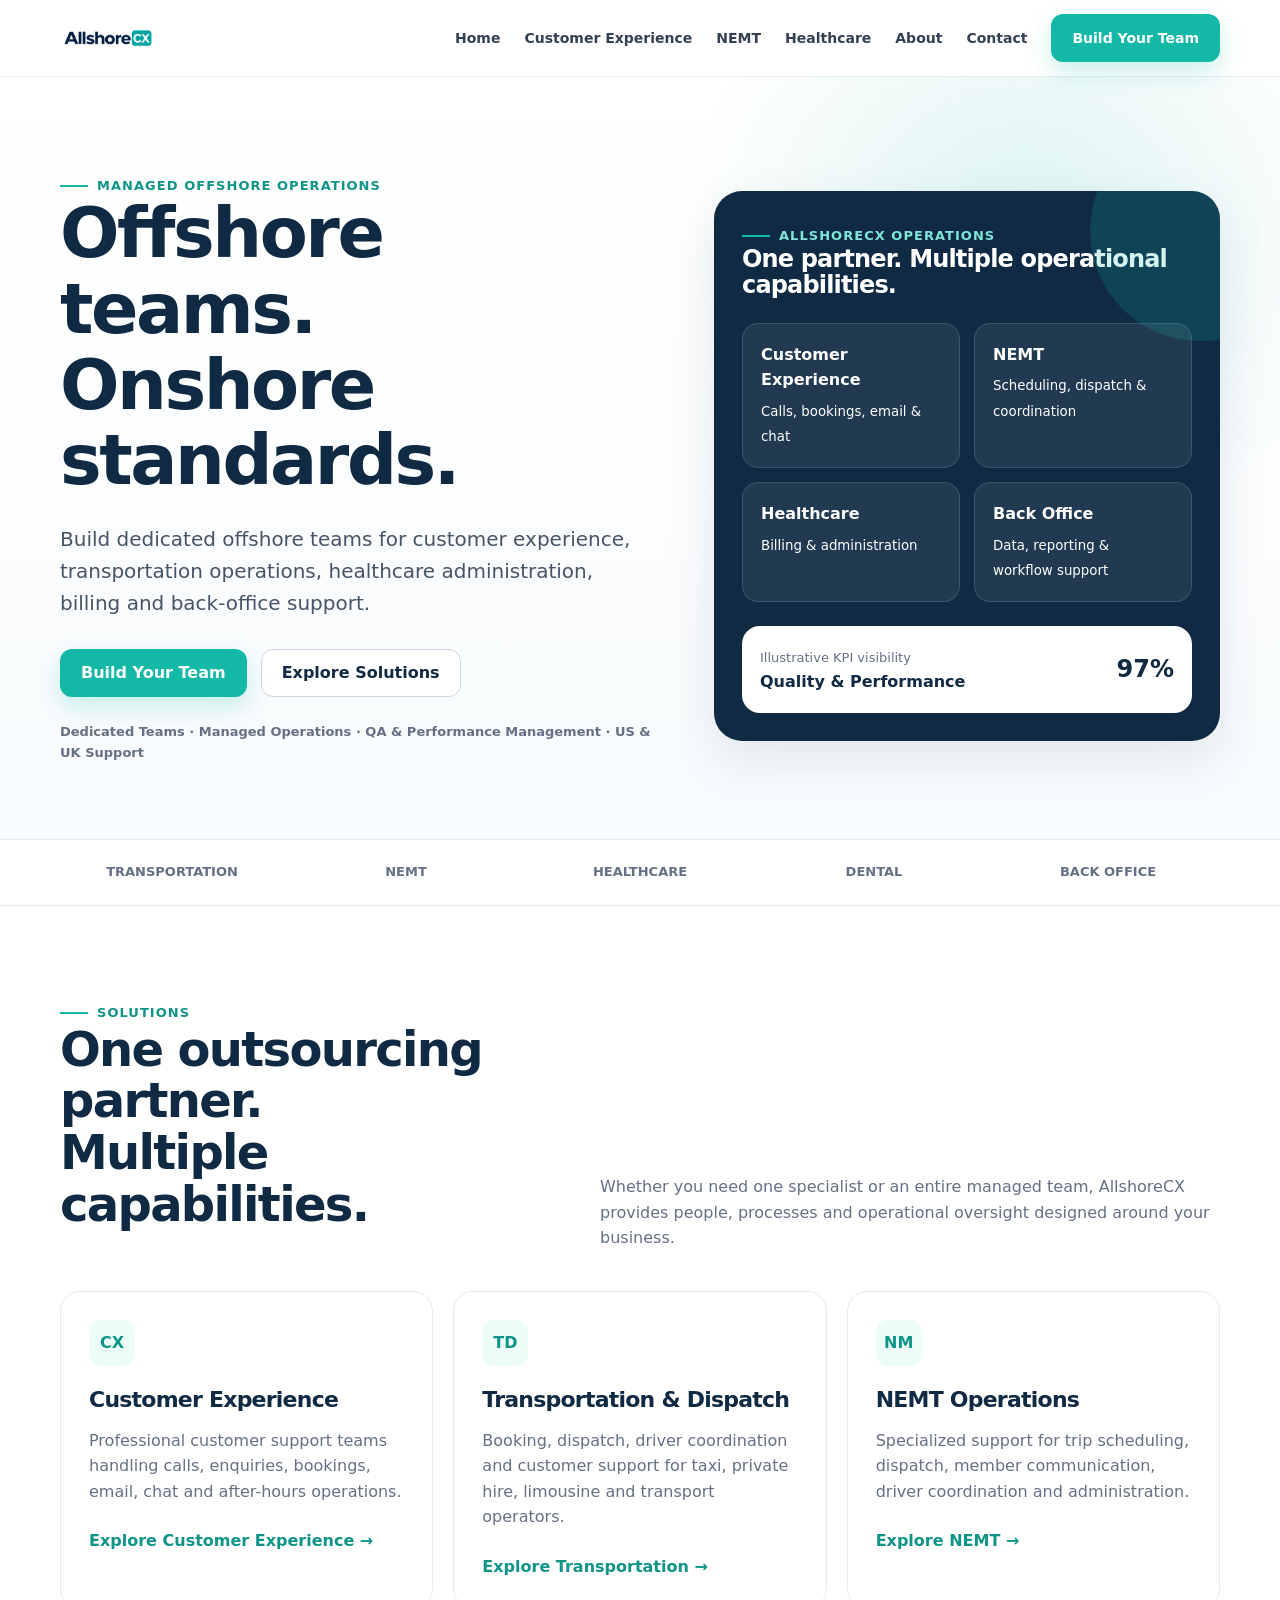
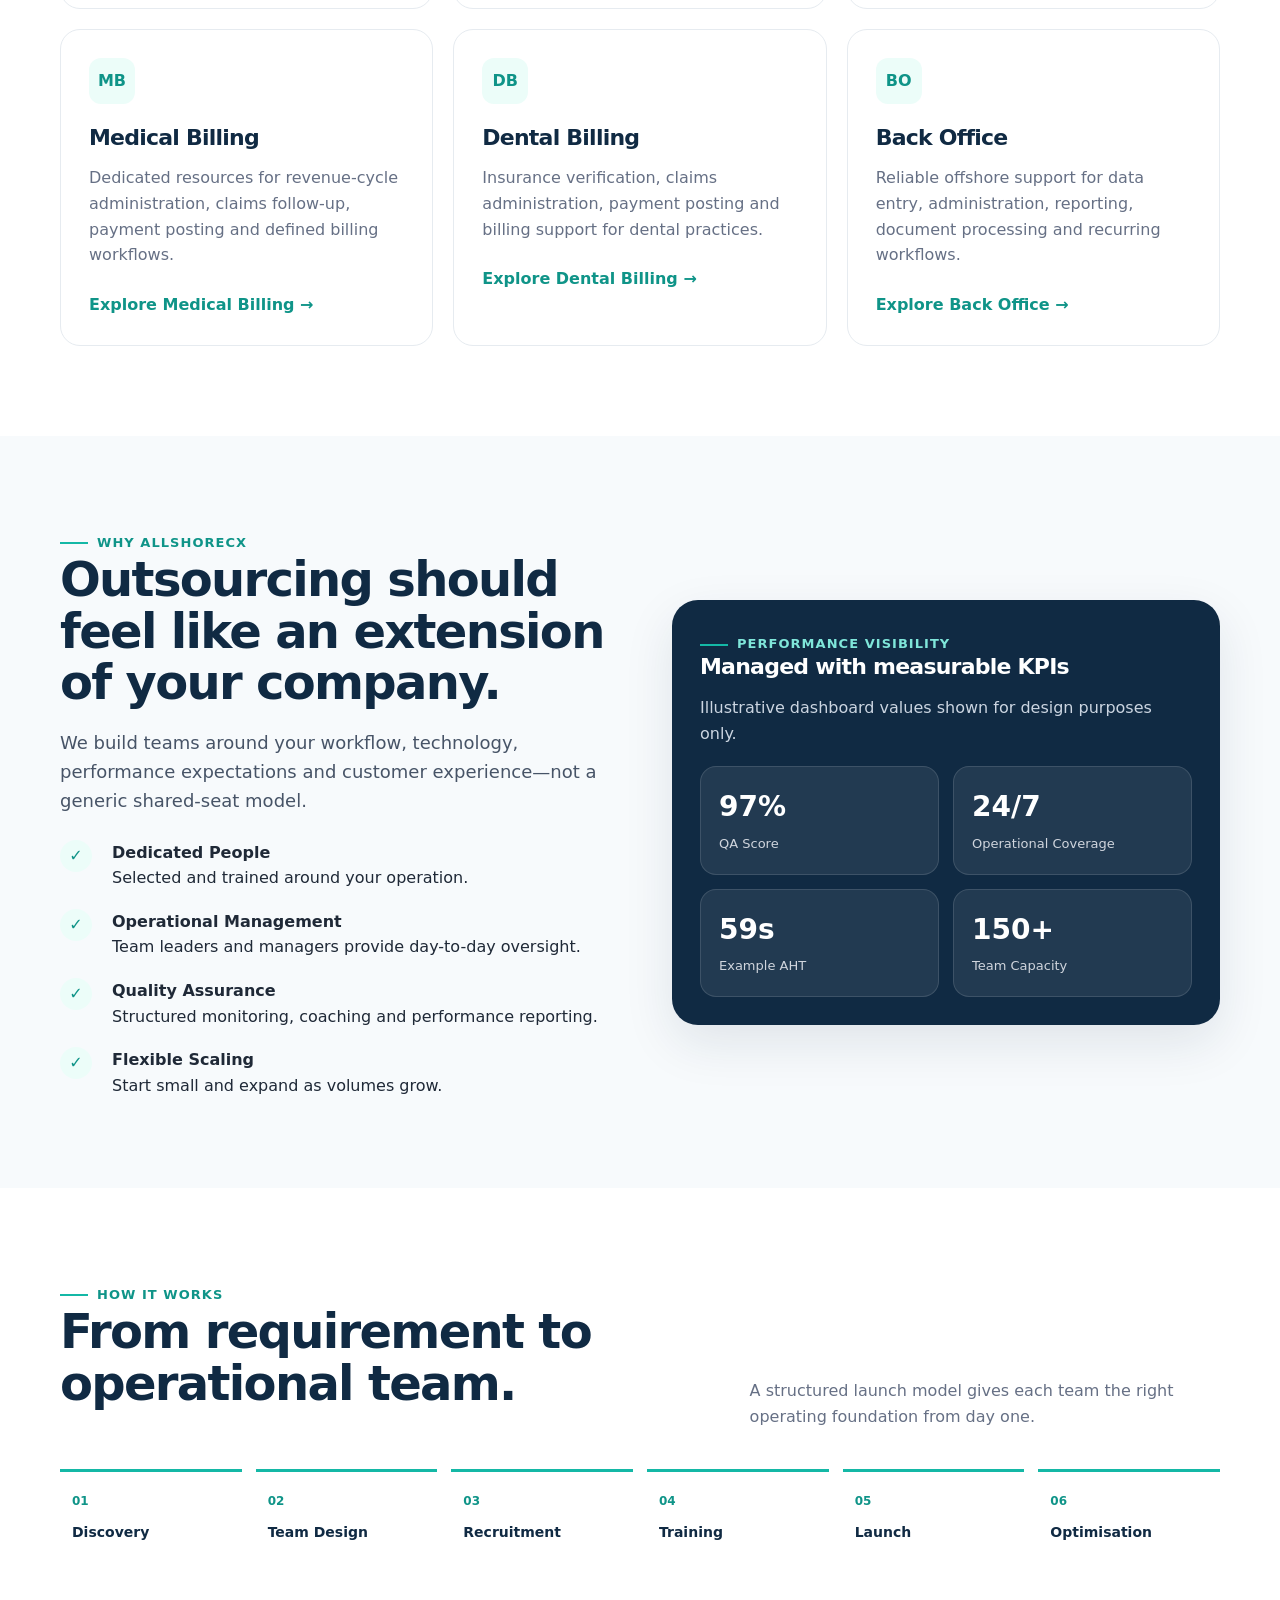
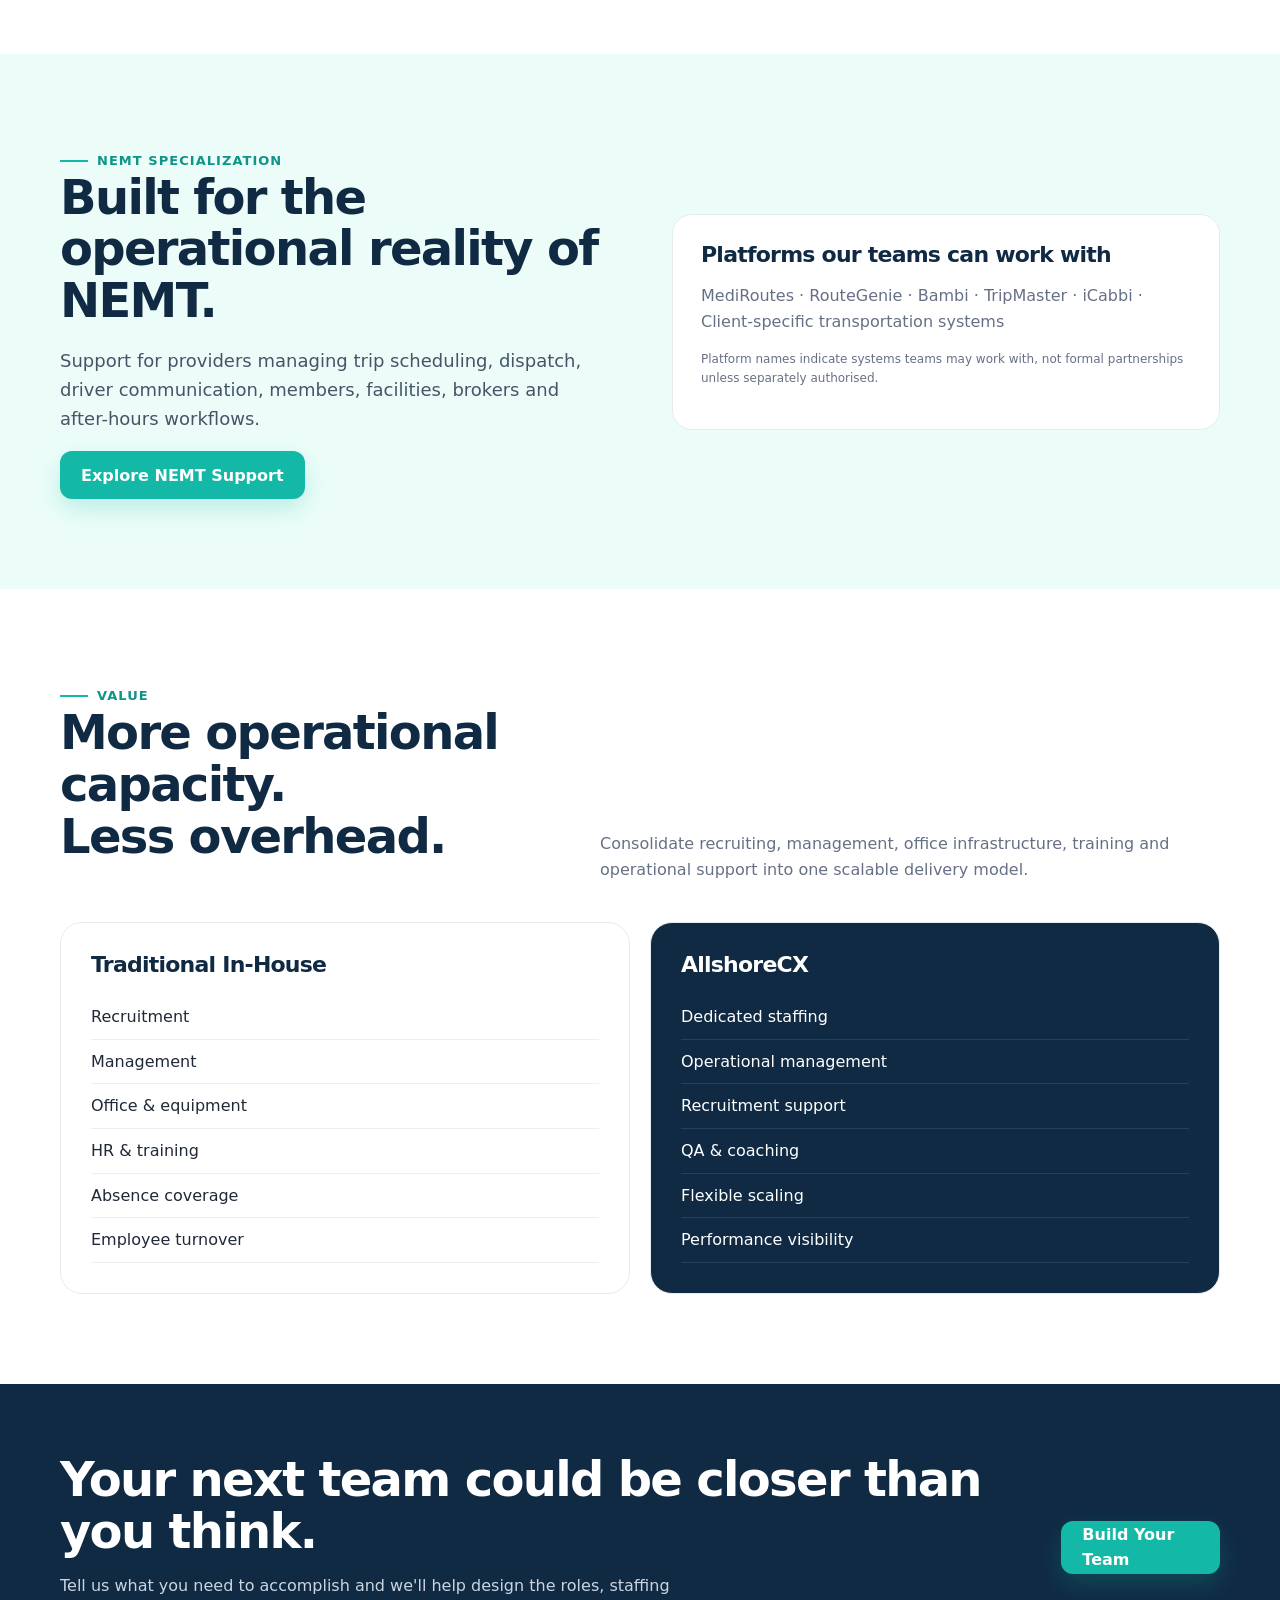
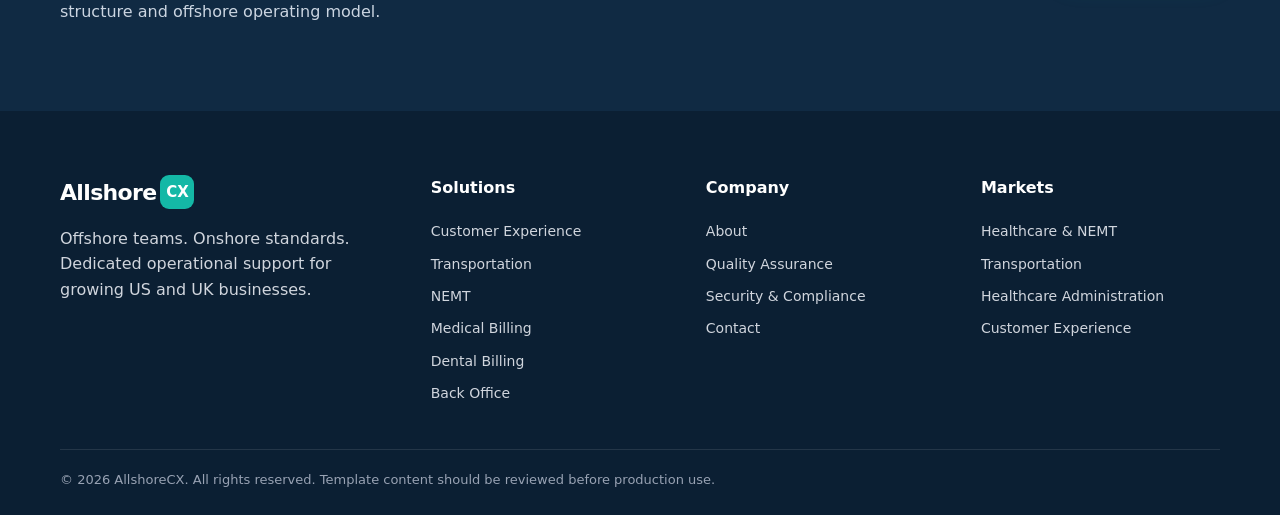
==== commit 25ef9e4d: "Use official logo image in the site header Replaces the CSS-rendered "Allshore CX" wordmark in the h" ====
--- a/index.html
+++ b/index.html
@@ -11,7 +11,7 @@
 
 <header class="site-header">
   <div class="container nav">
-    <a class="logo" href="index.html">Allshore<span class="logo-tile">CX</span></a>
+    <a class="logo" href="index.html"><img src="logo.png" alt="AllshoreCX" class="logo-img"></a>
     <nav class="nav-links"><a href="index.html">Home</a>
 <a href="customer-experience.html">Customer Experience</a>
 <a href="nemt.html">NEMT</a>
--- a/style.css
+++ b/style.css
@@ -34,6 +34,7 @@
 .nav{height:76px;display:flex;align-items:center;justify-content:space-between;gap:24px}
 .logo{display:flex;align-items:center;font-weight:800;font-size:22px;color:var(--navy);letter-spacing:-.03em}
 .logo-tile{display:inline-grid;place-items:center;margin-left:4px;background:var(--teal);color:white;width:34px;height:34px;border-radius:9px;font-size:15px;letter-spacing:0}
+.logo-img{height:32px;width:auto;display:block}
 .nav-links{display:flex;align-items:center;gap:24px;color:#344054;font-size:14px;font-weight:600}
 .nav-links a:hover{color:var(--teal-dark)}
 .btn{
